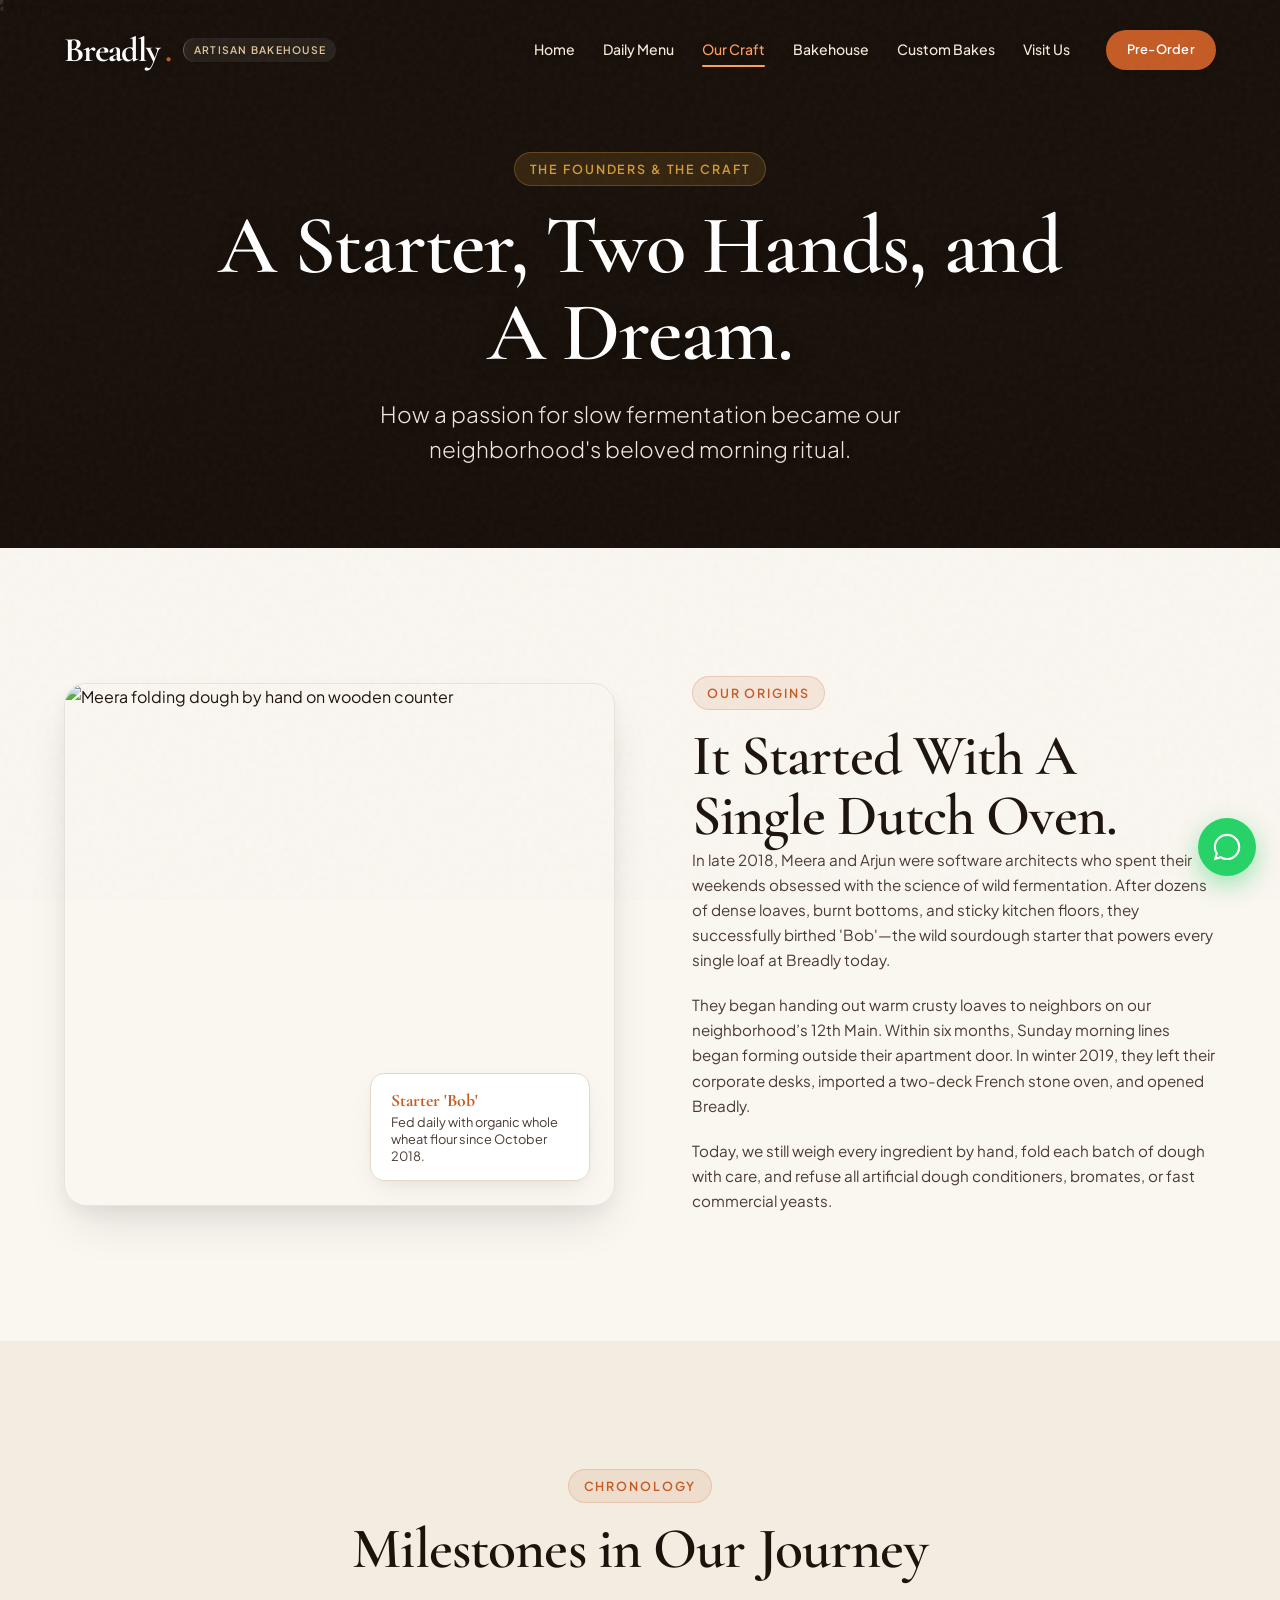
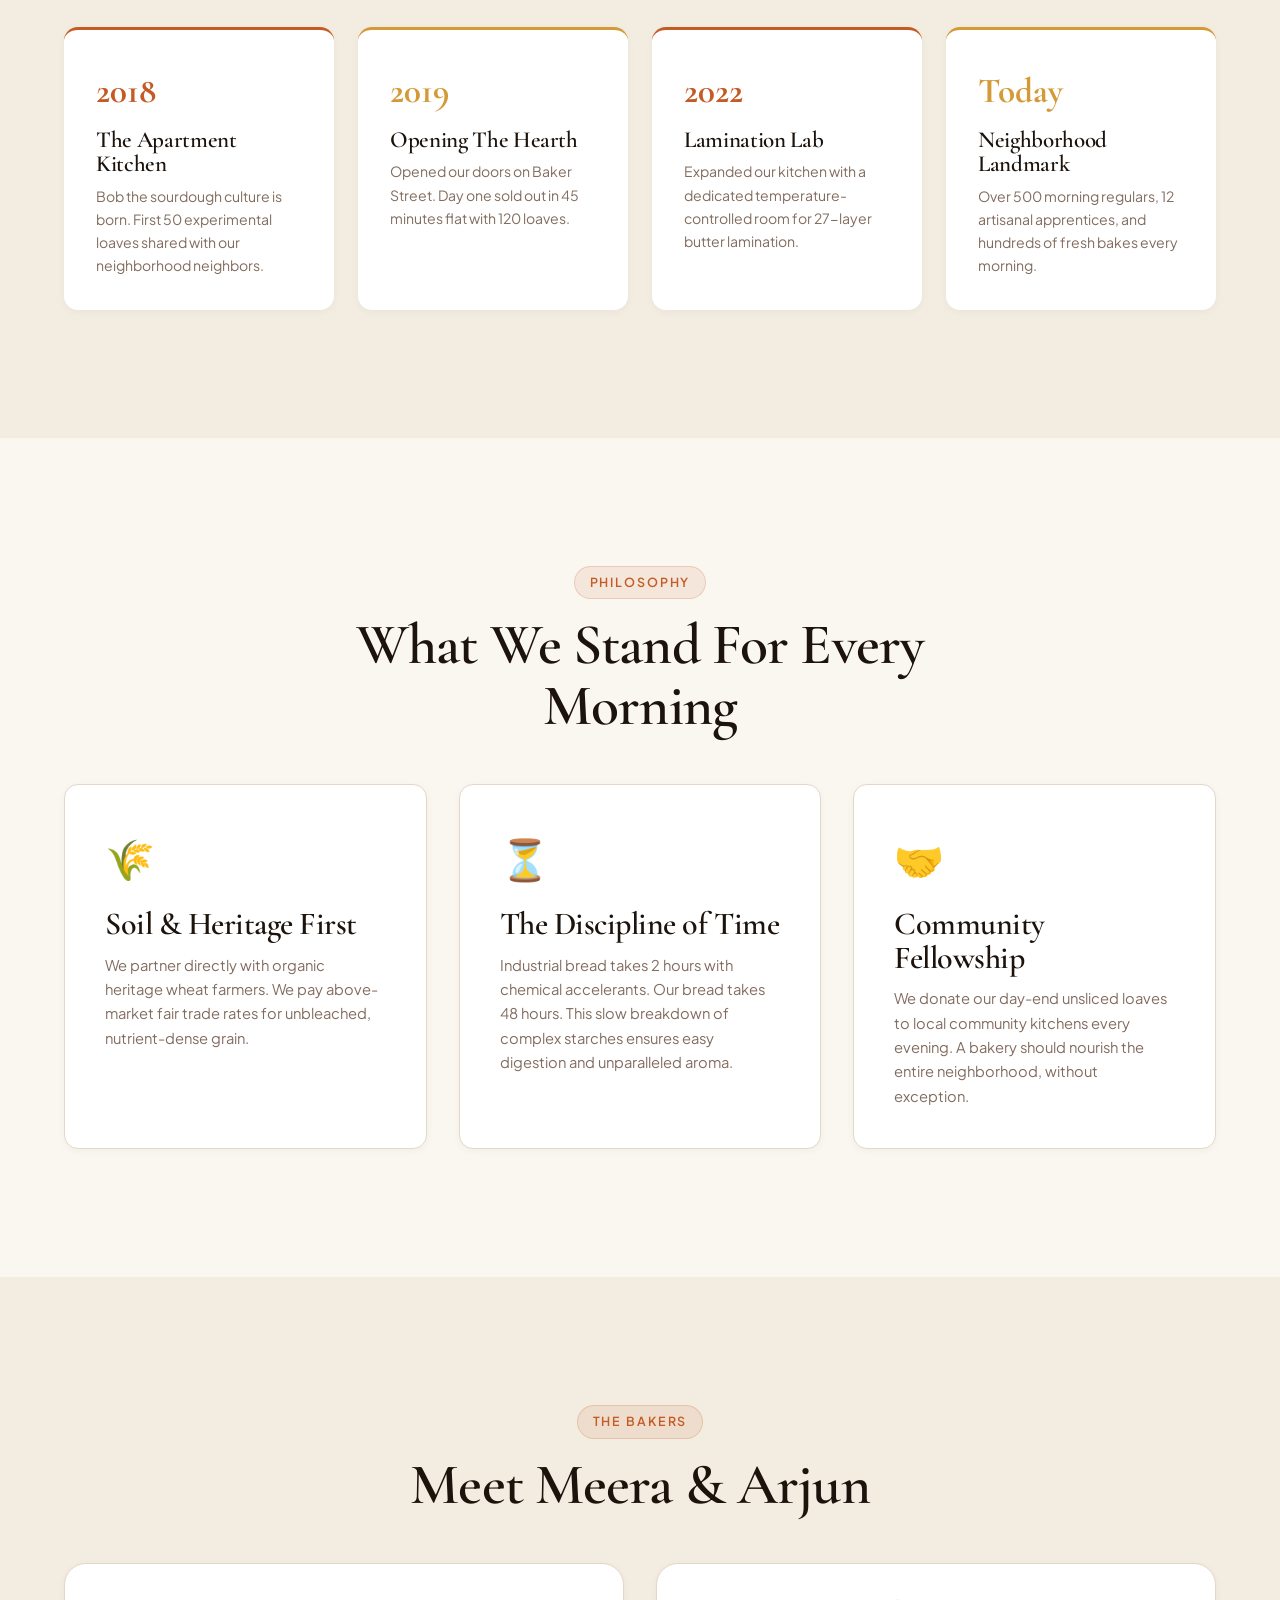
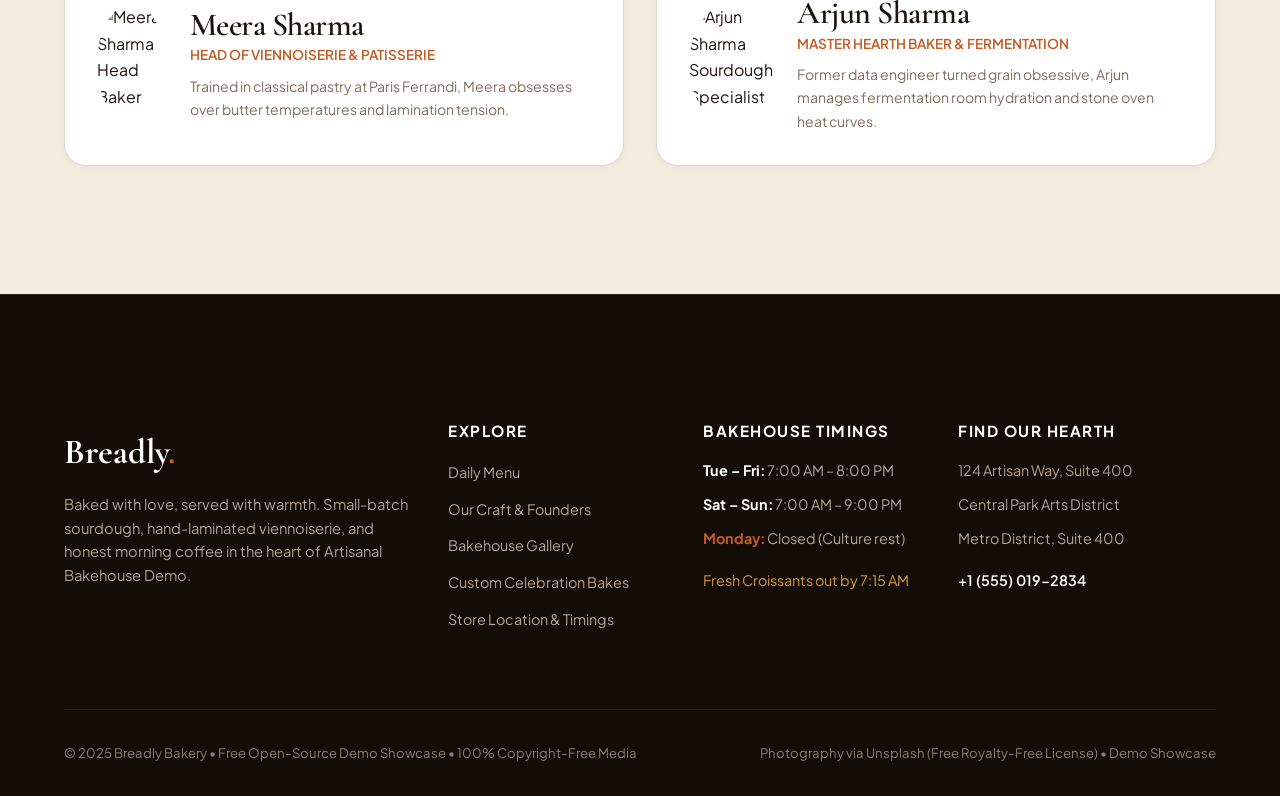
==== about.html @ 8b269b43 "feat: complete 6-page Breadly Bakery demo website with sanitized demo data and high-contrast hero" ====
<!DOCTYPE html>
<html lang="en">
<head>
  <meta charset="UTF-8">
  <meta name="viewport" content="width=device-width, initial-scale=1.0">
  <title>Our Story & Founders — Breadly Bakery | Artisanal Bakehouse Demo</title>
  <meta name="description" content="Meet Meera and Arjun Sharma, founders of Breadly Bakery. Discover our 48-hour slow fermentation process, organic grain sourcing, and bakehouse timeline.">
  <link rel="stylesheet" href="css/style.css">
  <script src="https://cdnjs.cloudflare.com/ajax/libs/gsap/3.12.2/gsap.min.js" defer></script>
  <script src="https://cdnjs.cloudflare.com/ajax/libs/gsap/3.12.2/ScrollTrigger.min.js" defer></script>
  <script src="js/main.js" defer></script>
</head>
<body>

  <!-- Navigation -->
  <nav class="nav">
    <div class="container nav-container">
      <a href="index.html" class="logo">Breadly<span>.</span><span class="logo-tag">Artisan Bakehouse</span></a>
      <button class="nav-toggle" aria-label="Toggle navigation">
        <span></span><span></span><span></span>
      </button>
      <div class="nav-links">
        <a href="index.html" class="nav-link">Home</a>
        <a href="menu.html" class="nav-link">Daily Menu</a>
        <a href="about.html" class="nav-link active">Our Craft</a>
        <a href="gallery.html" class="nav-link">Bakehouse</a>
        <a href="order.html" class="nav-link">Custom Bakes</a>
        <a href="contact.html" class="nav-link">Visit Us</a>
        <a href="order.html" class="btn btn-primary nav-action" style="padding: 0.55rem 1.25rem; font-size: 0.8rem;">Pre-Order</a>
      </div>
    </div>
  </nav>

  <!-- Hero Mini -->
  <section class="hero hero-mini">
    <img 
      src="https://images.unsplash.com/photo-1517433670267-08bbd4be890f?w=1920&q=80&auto=format&fit=crop" 
      alt="Warm artisanal bakehouse counter" 
      class="hero-img">
    <div class="hero-overlay"></div>
    <div class="hero-content">
      <div class="eyebrow eyebrow-pill eyebrow-light">The Founders & The Craft</div>
      <h1 class="hero-title">A Starter, Two Hands, and A Dream.</h1>
      <p class="hero-subtitle" style="margin-bottom: 0;">
        How a passion for slow fermentation became our neighborhood's beloved morning ritual.
      </p>
    </div>
  </section>

  <!-- Founding Story Split -->
  <section class="py-large bg-canvas">
    <div class="container split-layout">
      <div class="split-img-wrapper">
        <img 
          src="https://images.unsplash.com/photo-1504674900247-0877df9cc836?w=900&q=80&auto=format&fit=crop" 
          alt="Meera folding dough by hand on wooden counter" 
          loading="lazy">
        <div class="floating-badge">
          <div class="badge-title">Starter 'Bob'</div>
          <div class="badge-desc">Fed daily with organic whole wheat flour since October 2018.</div>
        </div>
      </div>
      <div>
        <div class="eyebrow eyebrow-pill">Our Origins</div>
        <h2>It Started With A Single Dutch Oven.</h2>
        <p>
          In late 2018, Meera and Arjun were software architects who spent their weekends obsessed with the science of wild fermentation. After dozens of dense loaves, burnt bottoms, and sticky kitchen floors, they successfully birthed 'Bob'—the wild sourdough starter that powers every single loaf at Breadly today.
        </p>
        <p>
          They began handing out warm crusty loaves to neighbors on our neighborhood’s 12th Main. Within six months, Sunday morning lines began forming outside their apartment door. In winter 2019, they left their corporate desks, imported a two-deck French stone oven, and opened Breadly.
        </p>
        <p>
          Today, we still weigh every ingredient by hand, fold each batch of dough with care, and refuse all artificial dough conditioners, bromates, or fast commercial yeasts.
        </p>
      </div>
    </div>
  </section>

  <!-- Timeline Journey -->
  <section class="py-large bg-surface">
    <div class="container">
      <div class="text-center" style="max-width: 600px; margin: 0 auto 3rem;">
        <div class="eyebrow eyebrow-pill">Chronology</div>
        <h2>Milestones in Our Journey</h2>
      </div>

      <div class="grid-4">
        <div style="background: var(--color-surface-card); padding: 2rem; border-radius: var(--radius-md); border-top: 3px solid var(--color-accent); box-shadow: var(--shadow-sm);">
          <div style="font-family: var(--font-display); font-size: 2.2rem; font-weight: 700; color: var(--color-accent); margin-bottom: 0.5rem;">2018</div>
          <h4 style="margin-bottom: 0.5rem;">The Apartment Kitchen</h4>
          <p style="font-size: 0.88rem; color: var(--color-muted); margin-bottom: 0;">Bob the sourdough culture is born. First 50 experimental loaves shared with our neighborhood neighbors.</p>
        </div>

        <div style="background: var(--color-surface-card); padding: 2rem; border-radius: var(--radius-md); border-top: 3px solid var(--color-accent-warm); box-shadow: var(--shadow-sm);">
          <div style="font-family: var(--font-display); font-size: 2.2rem; font-weight: 700; color: var(--color-accent-warm); margin-bottom: 0.5rem;">2019</div>
          <h4 style="margin-bottom: 0.5rem;">Opening The Hearth</h4>
          <p style="font-size: 0.88rem; color: var(--color-muted); margin-bottom: 0;">Opened our doors on Baker Street. Day one sold out in 45 minutes flat with 120 loaves.</p>
        </div>

        <div style="background: var(--color-surface-card); padding: 2rem; border-radius: var(--radius-md); border-top: 3px solid var(--color-accent); box-shadow: var(--shadow-sm);">
          <div style="font-family: var(--font-display); font-size: 2.2rem; font-weight: 700; color: var(--color-accent); margin-bottom: 0.5rem;">2022</div>
          <h4 style="margin-bottom: 0.5rem;">Lamination Lab</h4>
          <p style="font-size: 0.88rem; color: var(--color-muted); margin-bottom: 0;">Expanded our kitchen with a dedicated temperature-controlled room for 27-layer butter lamination.</p>
        </div>

        <div style="background: var(--color-surface-card); padding: 2rem; border-radius: var(--radius-md); border-top: 3px solid var(--color-accent-warm); box-shadow: var(--shadow-sm);">
          <div style="font-family: var(--font-display); font-size: 2.2rem; font-weight: 700; color: var(--color-accent-warm); margin-bottom: 0.5rem;">Today</div>
          <h4 style="margin-bottom: 0.5rem;">Neighborhood Landmark</h4>
          <p style="font-size: 0.88rem; color: var(--color-muted); margin-bottom: 0;">Over 500 morning regulars, 12 artisanal apprentices, and hundreds of fresh bakes every morning.</p>
        </div>
      </div>
    </div>
  </section>

  <!-- Our Three Values -->
  <section class="py-large bg-canvas">
    <div class="container">
      <div class="text-center" style="max-width: 650px; margin: 0 auto 3rem;">
        <div class="eyebrow eyebrow-pill">Philosophy</div>
        <h2>What We Stand For Every Morning</h2>
      </div>

      <div class="grid-3">
        <div style="background: var(--color-surface-card); border: 1px solid var(--color-border); border-radius: var(--radius-md); padding: 2.5rem; box-shadow: var(--shadow-sm);">
          <div style="font-size: 2.5rem; margin-bottom: 1rem;">🌾</div>
          <h3 style="margin-bottom: 0.75rem;">Soil & Heritage First</h3>
          <p style="color: var(--color-muted); font-size: 0.92rem;">We partner directly with organic heritage wheat farmers. We pay above-market fair trade rates for unbleached, nutrient-dense grain.</p>
        </div>

        <div style="background: var(--color-surface-card); border: 1px solid var(--color-border); border-radius: var(--radius-md); padding: 2.5rem; box-shadow: var(--shadow-sm);">
          <div style="font-size: 2.5rem; margin-bottom: 1rem;">⏳</div>
          <h3 style="margin-bottom: 0.75rem;">The Discipline of Time</h3>
          <p style="color: var(--color-muted); font-size: 0.92rem;">Industrial bread takes 2 hours with chemical accelerants. Our bread takes 48 hours. This slow breakdown of complex starches ensures easy digestion and unparalleled aroma.</p>
        </div>

        <div style="background: var(--color-surface-card); border: 1px solid var(--color-border); border-radius: var(--radius-md); padding: 2.5rem; box-shadow: var(--shadow-sm);">
          <div style="font-size: 2.5rem; margin-bottom: 1rem;">🤝</div>
          <h3 style="margin-bottom: 0.75rem;">Community Fellowship</h3>
          <p style="color: var(--color-muted); font-size: 0.92rem;">We donate our day-end unsliced loaves to local community kitchens every evening. A bakery should nourish the entire neighborhood, without exception.</p>
        </div>
      </div>
    </div>
  </section>

  <!-- Founders Profile -->
  <section class="py-large bg-surface">
    <div class="container">
      <div class="text-center" style="max-width: 600px; margin: 0 auto 3rem;">
        <div class="eyebrow eyebrow-pill">The Bakers</div>
        <h2>Meet Meera & Arjun</h2>
      </div>

      <div class="grid-2">
        <div style="display: flex; gap: 1.5rem; align-items: center; background: var(--color-surface-card); border: 1px solid var(--color-border); border-radius: var(--radius-lg); padding: 2rem; box-shadow: var(--shadow-sm);">
          <img src="https://images.unsplash.com/photo-1504674900247-0877df9cc836?w=400&q=80&auto=format&fit=crop" alt="Meera Sharma Head Baker" style="width: 120px; height: 120px; border-radius: 50%; object-fit: cover;">
          <div>
            <h3 style="margin-bottom: 0.2rem;">Meera Sharma</h3>
            <div style="color: var(--color-accent); font-weight: 600; font-size: 0.85rem; text-transform: uppercase; margin-bottom: 0.5rem;">Head of Viennoiserie & Patisserie</div>
            <p style="font-size: 0.88rem; color: var(--color-muted); margin-bottom: 0;">Trained in classical pastry at Paris Ferrandi, Meera obsesses over butter temperatures and lamination tension.</p>
          </div>
        </div>

        <div style="display: flex; gap: 1.5rem; align-items: center; background: var(--color-surface-card); border: 1px solid var(--color-border); border-radius: var(--radius-lg); padding: 2rem; box-shadow: var(--shadow-sm);">
          <img src="https://images.unsplash.com/photo-1519915028121-7d3463d20b13?w=400&q=80&auto=format&fit=crop" alt="Arjun Sharma Sourdough Specialist" style="width: 120px; height: 120px; border-radius: 50%; object-fit: cover;">
          <div>
            <h3 style="margin-bottom: 0.2rem;">Arjun Sharma</h3>
            <div style="color: var(--color-accent); font-weight: 600; font-size: 0.85rem; text-transform: uppercase; margin-bottom: 0.5rem;">Master Hearth Baker & Fermentation</div>
            <p style="font-size: 0.88rem; color: var(--color-muted); margin-bottom: 0;">Former data engineer turned grain obsessive, Arjun manages fermentation room hydration and stone oven heat curves.</p>
          </div>
        </div>
      </div>
    </div>
  </section>

  <!-- Footer -->
  <footer class="footer">
    <div class="container">
      <div class="footer-grid">
        <div>
          <div class="footer-logo">Breadly<span>.</span></div>
          <p style="color: #b3a497; font-size: 0.92rem; line-height: 1.6;">
            Baked with love, served with warmth. Small-batch sourdough, hand-laminated viennoiserie, and honest morning coffee in the heart of Artisanal Bakehouse Demo.
          </p>
        </div>
        <div>
          <h4>Explore</h4>
          <ul>
            <li><a href="menu.html">Daily Menu</a></li>
            <li><a href="about.html">Our Craft & Founders</a></li>
            <li><a href="gallery.html">Bakehouse Gallery</a></li>
            <li><a href="order.html">Custom Celebration Bakes</a></li>
            <li><a href="contact.html">Store Location & Timings</a></li>
          </ul>
        </div>
        <div>
          <h4>Bakehouse Timings</h4>
          <ul style="color: #b3a497; font-size: 0.9rem;">
            <li><strong style="color: #fff;">Tue – Fri:</strong> 7:00 AM – 8:00 PM</li>
            <li><strong style="color: #fff;">Sat – Sun:</strong> 7:00 AM – 9:00 PM</li>
            <li><strong style="color: #c45b24;">Monday:</strong> Closed (Culture rest)</li>
            <li style="margin-top: 0.5rem; color: #d49a37;">Fresh Croissants out by 7:15 AM</li>
          </ul>
        </div>
        <div>
          <h4>Find Our Hearth</h4>
          <ul style="color: #b3a497; font-size: 0.9rem;">
            <li>124 Artisan Way, Suite 400</li>
            <li>Central Park Arts District</li>
            <li>Metro District, Suite 400</li>
            <li style="margin-top: 0.5rem;"><a href="tel:+15550192834" style="color: #fff; font-weight: 600;">+1 (555) 019-2834</a></li>
          </ul>
        </div>
      </div>
      <div class="footer-bottom">
        <div>&copy; 2025 Breadly Bakery • Free Open-Source Demo Showcase • 100% Copyright-Free Media</div>
        <div>Photography via Unsplash (Free Royalty-Free License) • Demo Showcase</div>
      </div>
    </div>
  </footer>

  <a href="https://wa.me/?text=Hello%20Breadly%20Bakery%2C%20I%20would%20like%20to%20inquire%20about%20your%20demo%20menu" class="wa-float" target="_blank" aria-label="WhatsApp">
    <svg viewBox="0 0 24 24"><path d="M12.04 2C6.58 2 2.13 6.45 2.13 11.91C2.13 13.66 2.59 15.36 3.45 16.86L2.05 22L7.3 20.62C8.75 21.41 10.38 21.83 12.04 21.83C17.5 21.83 21.95 17.38 21.95 11.92C21.95 6.46 17.5 2 12.04 2M12.05 3.67C16.58 3.67 20.28 7.37 20.28 11.92C20.28 16.46 16.58 20.17 12.05 20.17C10.51 20.17 9.04 19.75 7.77 18.99L7.46 18.81L4.35 19.63L5.19 16.6L4.99 16.29C4.16 14.97 3.72 13.47 3.72 11.91C3.72 7.37 7.42 3.67 12.05 3.67Z"/></svg>
  </a>

</body>
</html>
---- css/style.css ----
@import url('https://fonts.googleapis.com/css2?family=Cormorant+Garamond:ital,wght@0,400;0,500;0,600;0,700;1,400;1,600&family=Plus+Jakarta+Sans:wght@300;400;500;600;700&display=swap');

:root {
  /* Ember Kitchen Warm Palette */
  --color-canvas: #faf6f0;       /* Warm flour-white linen */
  --color-surface: #f3ece0;      /* Warm dough cream */
  --color-surface-card: #ffffff; /* Crisp white card base for contrast */
  --color-surface-hover: #ebe2d3;
  --color-text: #1c130c;         /* Deep roasted espresso dark */
  --color-text-subtle: #4a3b32;  /* Warm readable secondary text */
  --color-muted: #826c5f;        /* Soft earthy muted */
  --color-accent: #c45b24;       /* Warm crust terracotta */
  --color-accent-hover: #a84715;
  --color-accent-warm: #d49a37;  /* Golden honey crust */
  --color-accent-soft: rgba(196, 91, 36, 0.1);
  --color-border: #e3d8c8;
  --color-border-subtle: rgba(28, 19, 12, 0.08);
  --color-white: #ffffff;
  
  --font-display: 'Cormorant Garamond', Georgia, serif;
  --font-body: 'Plus Jakarta Sans', -apple-system, BlinkMacSystemFont, sans-serif;
  
  --space-2xs: 0.25rem;
  --space-xs: 0.5rem;
  --space-sm: 1rem;
  --space-md: 2rem;
  --space-lg: clamp(3rem, 6vw, 5rem);
  --space-xl: clamp(5rem, 10vw, 8rem);
  
  --radius-xs: 4px;
  --radius-sm: 8px;
  --radius-md: 14px;
  --radius-lg: 22px;
  --radius-pill: 9999px;
  
  --shadow-sm: 0 2px 8px rgba(28, 19, 12, 0.04);
  --shadow-md: 0 12px 32px -8px rgba(28, 19, 12, 0.08), 0 4px 12px rgba(28, 19, 12, 0.03);
  --shadow-lg: 0 24px 48px -12px rgba(28, 19, 12, 0.12), 0 8px 16px rgba(28, 19, 12, 0.04);
  --shadow-accent: 0 12px 28px -6px rgba(196, 91, 36, 0.35);
  
  --transition-fast: 0.2s cubic-bezier(0.16, 1, 0.3, 1);
  --transition-normal: 0.4s cubic-bezier(0.16, 1, 0.3, 1);
  --transition-slow: 0.8s cubic-bezier(0.16, 1, 0.3, 1);
}

/* Reset & Base */
*, *::before, *::after {
  box-sizing: border-box;
  margin: 0;
  padding: 0;
}

html {
  scroll-behavior: smooth;
  font-size: 16px;
  background-color: var(--color-canvas);
}

body {
  background-color: var(--color-canvas);
  color: var(--color-text);
  font-family: var(--font-body);
  font-weight: 400;
  line-height: 1.65;
  overflow-x: hidden;
  position: relative;
  -webkit-font-smoothing: antialiased;
}

/* Subtle Film Grain (Delicate 0.03 opacity, never dirty or foggy) */
body::after {
  content: "";
  position: fixed;
  inset: 0;
  width: 100vw;
  height: 100vh;
  pointer-events: none;
  z-index: 9999;
  opacity: 0.035;
  background-image: url("data:image/svg+xml,%3Csvg viewBox='0 0 200 200' xmlns='http://www.w3.org/2000/svg'%3E%3Cfilter id='noiseFilter'%3E%3CfeTurbulence type='fractalNoise' baseFrequency='0.8' numOctaves='3' stitchTiles='stitch'/%3E%3C/filter%3E%3Crect width='100%25' height='100%25' filter='url(%23noiseFilter)'/%3E%3C/svg%3E");
}

/* Typography Hierarchy */
h1, h2, h3, h4, h5, h6 {
  font-family: var(--font-display);
  font-weight: 600;
  line-height: 1.05;
  color: var(--color-text);
  letter-spacing: -0.015em;
}

h1 { font-size: clamp(2.75rem, 6.5vw, 5.25rem); font-weight: 600; }
h2 { font-size: clamp(2.2rem, 4.5vw, 3.75rem); }
h3 { font-size: clamp(1.4rem, 2.5vw, 2.1rem); }
h4 { font-size: clamp(1.15rem, 1.8vw, 1.5rem); }

p {
  margin-bottom: 1.25rem;
  font-size: clamp(0.95rem, 1.1vw, 1.05rem);
  color: var(--color-text-subtle);
}
p:last-child { margin-bottom: 0; }

a {
  color: inherit;
  text-decoration: none;
  transition: color var(--transition-fast);
}

img {
  max-width: 100%;
  height: auto;
  display: block;
}

ul { list-style: none; }

/* Eyebrows / Badges */
.eyebrow {
  display: inline-flex;
  align-items: center;
  gap: 0.5rem;
  font-family: var(--font-body);
  font-size: 0.78rem;
  font-weight: 600;
  text-transform: uppercase;
  letter-spacing: 0.15em;
  color: var(--color-accent);
  margin-bottom: 1rem;
}
.eyebrow-pill {
  padding: 0.35rem 0.9rem;
  background-color: var(--color-accent-soft);
  border: 1px solid rgba(196, 91, 36, 0.2);
  border-radius: var(--radius-pill);
}
.eyebrow-light {
  color: var(--color-accent-warm);
  background-color: rgba(212, 154, 55, 0.15);
  border: 1px solid rgba(212, 154, 55, 0.3);
}

/* Containers & Utilities */
.container {
  width: 90%;
  max-width: 1320px;
  margin: 0 auto;
}

.text-center { text-align: center; }
.text-muted { color: var(--color-muted); }
.py-section { padding-top: var(--space-lg); padding-bottom: var(--space-lg); }
.py-large { padding-top: var(--space-xl); padding-bottom: var(--space-xl); }
.bg-canvas { background-color: var(--color-canvas); }
.bg-surface { background-color: var(--color-surface); }
.bg-dark { background-color: #160e08; color: #fdfaf6; }
.bg-dark h2, .bg-dark h3, .bg-dark h4 { color: #fdfaf6; }
.bg-dark p { color: #c9bbae; }

/* Buttons */
.btn {
  display: inline-flex;
  align-items: center;
  justify-content: center;
  gap: 0.6rem;
  padding: 0.85rem 1.85rem;
  font-family: var(--font-body);
  font-weight: 600;
  font-size: 0.92rem;
  border-radius: var(--radius-pill);
  cursor: pointer;
  transition: all var(--transition-fast);
  letter-spacing: 0.02em;
  border: 1px solid transparent;
  text-decoration: none;
}
.btn-primary {
  background-color: var(--color-accent);
  color: #ffffff;
  box-shadow: var(--shadow-sm);
}
.btn-primary:hover {
  background-color: var(--color-accent-hover);
  color: #ffffff;
  transform: translateY(-2px);
  box-shadow: var(--shadow-accent);
}
.btn-outline {
  background-color: transparent;
  border-color: var(--color-border);
  color: var(--color-text);
}
.btn-outline:hover {
  border-color: var(--color-accent);
  color: var(--color-accent);
  background-color: var(--color-accent-soft);
}
.btn-white {
  background-color: #ffffff;
  color: var(--color-text);
  box-shadow: var(--shadow-md);
}
.btn-white:hover {
  background-color: var(--color-surface);
  color: var(--color-accent);
  transform: translateY(-2px);
}
.btn-ghost-light {
  background-color: rgba(255, 255, 255, 0.12);
  color: #ffffff;
  border: 1px solid rgba(255, 255, 255, 0.25);
  backdrop-filter: blur(8px);
}
.btn-ghost-light:hover {
  background-color: rgba(255, 255, 255, 0.25);
  color: #ffffff;
}

/* Navigation (Glass Floating Header) */
.nav {
  position: fixed;
  top: 0;
  left: 0;
  width: 100%;
  z-index: 1000;
  padding: 1.35rem 0;
  transition: all var(--transition-normal);
}

/* Contrast when over dark hero (unscrolled state) */
.nav:not(.scrolled) .logo {
  color: #ffffff;
  text-shadow: 0 2px 10px rgba(0, 0, 0, 0.4);
}
.nav:not(.scrolled) .logo-tag {
  color: #e2c59b;
  border-color: rgba(255, 255, 255, 0.25);
  background: rgba(255, 255, 255, 0.08);
}
.nav:not(.scrolled) .nav-link {
  color: #f7ecd9;
  text-shadow: 0 2px 8px rgba(0, 0, 0, 0.4);
}
.nav:not(.scrolled) .nav-link:hover,
.nav:not(.scrolled) .nav-link.active {
  color: #ff9d5c;
}
.nav:not(.scrolled) .nav-link::after {
  background-color: #ff9d5c;
}
.nav:not(.scrolled) .nav-toggle span {
  background-color: #ffffff;
}

/* State when scrolled down */
.nav.scrolled {
  background-color: rgba(250, 246, 240, 0.96);
  backdrop-filter: blur(14px);
  -webkit-backdrop-filter: blur(14px);
  padding: 0.85rem 0;
  border-bottom: 1px solid rgba(28, 19, 12, 0.08);
  box-shadow: var(--shadow-sm);
}
.nav.scrolled .logo {
  color: var(--color-text);
}
.nav.scrolled .logo-tag {
  color: var(--color-muted);
  border-color: var(--color-border);
  background: var(--color-surface);
}
.nav.scrolled .nav-link {
  color: var(--color-text);
}
.nav.scrolled .nav-link:hover,
.nav.scrolled .nav-link.active {
  color: var(--color-accent);
}
.nav.scrolled .nav-link::after {
  background-color: var(--color-accent);
}
.nav.scrolled .nav-toggle span {
  background-color: var(--color-text);
}

.nav-container {
  display: flex;
  justify-content: space-between;
  align-items: center;
}
.logo {
  font-family: var(--font-display);
  font-size: 2.15rem;
  font-weight: 700;
  color: #ffffff;
  letter-spacing: -0.03em;
  display: flex;
  align-items: center;
  gap: 0.35rem;
  transition: color var(--transition-fast);
}
.logo span {
  color: var(--color-accent);
}
.logo-tag {
  font-family: var(--font-body);
  font-size: 0.65rem;
  font-weight: 600;
  letter-spacing: 0.12em;
  text-transform: uppercase;
  color: var(--color-muted);
  border-left: 1px solid var(--color-border);
  padding: 0.2rem 0.6rem;
  border-radius: var(--radius-pill);
  margin-left: 0.4rem;
  display: none;
}
@media (min-width: 900px) {
  .logo-tag { display: inline-block; }
}

.nav-links {
  display: flex;
  align-items: center;
  gap: 1.75rem;
}
.nav-link {
  font-size: 0.88rem;
  font-weight: 500;
  position: relative;
  padding: 0.35rem 0;
  transition: color var(--transition-fast);
}
.nav-link::after {
  content: '';
  position: absolute;
  bottom: 0;
  left: 0;
  width: 0%;
  height: 2px;
  background-color: var(--color-accent);
  transition: width var(--transition-fast);
  border-radius: var(--radius-pill);
}
.nav-link:hover::after, .nav-link.active::after {
  width: 100%;
}
.nav-action {
  margin-left: 0.5rem;
}

.nav-toggle {
  display: none;
  background: none;
  border: none;
  cursor: pointer;
  padding: 0.5rem;
}
.nav-toggle span {
  display: block;
  width: 24px;
  height: 2px;
  background-color: var(--color-text);
  margin: 5px 0;
  transition: var(--transition-fast);
}

/* ===================================================
   HERO SECTION (Rich, Visually Striking & Immediately Legible)
   =================================================== */
.hero {
  position: relative;
  min-height: 96vh;
  display: flex;
  align-items: center;
  justify-content: center;
  overflow: hidden;
  padding: clamp(8.5rem, 14vw, 12rem) 0 clamp(4.5rem, 8vw, 6.5rem);
  background-color: #1a120c;
}
.hero-mini {
  min-height: 48vh;
  padding: clamp(7rem, 10vw, 9rem) 0 3.5rem;
}
.hero-img {
  position: absolute;
  top: 0;
  left: 0;
  width: 100%;
  height: 100%;
  object-fit: cover;
  object-position: center;
  z-index: 1;
  opacity: 0.55;
  filter: contrast(1.1) brightness(0.85);
  transform: scale(1.02);
  transition: transform 1.5s ease-out;
}
.hero-overlay {
  position: absolute;
  inset: 0;
  z-index: 2;
  background: linear-gradient(
    180deg,
    rgba(22, 14, 8, 0.65) 0%,
    rgba(22, 14, 8, 0.45) 50%,
    rgba(22, 14, 8, 0.85) 100%
  );
}
.hero-content {
  position: relative;
  z-index: 3;
  text-align: center;
  color: #ffffff;
  max-width: 900px;
  padding: 1.5rem 1rem;
}
.hero-content h1 {
  color: #ffffff;
  margin-bottom: 1.25rem;
  text-shadow: 0 4px 20px rgba(0, 0, 0, 0.4);
}
.hero-subtitle {
  font-size: clamp(1.1rem, 1.8vw, 1.4rem);
  font-family: var(--font-body);
  font-weight: 300;
  color: #f0e6dc;
  margin: 0 auto 2.5rem;
  max-width: 680px;
  line-height: 1.6;
  text-shadow: 0 2px 10px rgba(0, 0, 0, 0.3);
}
.hero-ctas {
  display: flex;
  gap: 1.25rem;
  justify-content: center;
  align-items: center;
  flex-wrap: wrap;
}

/* Hero Live Oven Bar */
.hero-live-bar {
  position: absolute;
  bottom: 0;
  left: 0;
  width: 100%;
  z-index: 4;
  background: rgba(18, 11, 6, 0.85);
  backdrop-filter: blur(12px);
  -webkit-backdrop-filter: blur(12px);
  border-top: 1px solid rgba(255, 255, 255, 0.1);
  padding: 0.85rem 0;
  font-size: 0.82rem;
  color: #d8cbbe;
}
.hero-live-bar .container {
  display: flex;
  justify-content: space-between;
  align-items: center;
  flex-wrap: wrap;
  gap: 1rem;
}
.live-indicator {
  display: inline-flex;
  align-items: center;
  gap: 0.5rem;
  color: #ffffff;
  font-weight: 600;
}
.live-dot {
  width: 8px;
  height: 8px;
  background-color: #22c55e;
  border-radius: 50%;
  box-shadow: 0 0 10px #22c55e;
  animation: pulse 2s infinite;
}
@keyframes pulse {
  0%, 100% { opacity: 1; transform: scale(1); }
  50% { opacity: 0.4; transform: scale(0.85); }
}

/* Infinite Marquee */
.marquee-wrapper {
  background-color: #1a1108;
  color: #f7ecd9;
  padding: 1.2rem 0;
  overflow: hidden;
  white-space: nowrap;
  position: relative;
  border-top: 1px solid rgba(255, 255, 255, 0.08);
  border-bottom: 1px solid rgba(255, 255, 255, 0.08);
}
.marquee-content {
  display: inline-flex;
  align-items: center;
  font-family: var(--font-display);
  font-size: 1.45rem;
  font-style: italic;
  animation: marquee 28s linear infinite;
}
.marquee-content span {
  padding: 0 1.5rem;
  display: inline-flex;
  align-items: center;
  gap: 1.5rem;
}
.marquee-content span::after {
  content: '✦';
  font-style: normal;
  font-size: 0.75rem;
  color: var(--color-accent-warm);
}
@keyframes marquee {
  0% { transform: translateX(0); }
  100% { transform: translateX(-50%); }
}

/* ===================================================
   SPLIT LAYOUTS & STORY HIGHLIGHTS
   =================================================== */
.split-layout {
  display: grid;
  grid-template-columns: 1fr;
  gap: var(--space-md);
  align-items: center;
}
@media (min-width: 900px) {
  .split-layout {
    grid-template-columns: 1.05fr 1fr;
    gap: var(--space-lg);
  }
}
.split-img-wrapper {
  position: relative;
  aspect-ratio: 4 / 3.8;
  border-radius: var(--radius-lg);
  overflow: hidden;
  box-shadow: var(--shadow-lg);
  border: 1px solid var(--color-border-subtle);
}
.split-img-wrapper img {
  width: 100%;
  height: 100%;
  object-fit: cover;
  transition: transform var(--transition-slow);
}
.split-img-wrapper:hover img {
  transform: scale(1.03);
}

/* Floating Badge Over Image */
.floating-badge {
  position: absolute;
  bottom: 1.5rem;
  right: 1.5rem;
  background: rgba(255, 255, 255, 0.95);
  backdrop-filter: blur(10px);
  padding: 1rem 1.25rem;
  border-radius: var(--radius-md);
  box-shadow: var(--shadow-md);
  border: 1px solid var(--color-border);
  max-width: 220px;
}
.floating-badge .badge-title {
  font-family: var(--font-display);
  font-weight: 700;
  font-size: 1.1rem;
  color: var(--color-accent);
  line-height: 1.2;
}
.floating-badge .badge-desc {
  font-size: 0.8rem;
  color: var(--color-text-subtle);
  margin-top: 0.2rem;
  line-height: 1.3;
}

/* Key Craft Pillars */
.pillars-list {
  margin-top: 2rem;
  display: flex;
  flex-direction: column;
  gap: 1.25rem;
}
.pillar-item {
  display: flex;
  align-items: flex-start;
  gap: 1rem;
}
.pillar-icon {
  width: 38px;
  height: 38px;
  border-radius: 50%;
  background-color: var(--color-accent-soft);
  color: var(--color-accent);
  display: flex;
  align-items: center;
  justify-content: center;
  font-size: 1.1rem;
  flex-shrink: 0;
  border: 1px solid rgba(196, 91, 36, 0.15);
}
.pillar-content h4 {
  font-family: var(--font-body);
  font-size: 1rem;
  font-weight: 600;
  color: var(--color-text);
  margin-bottom: 0.2rem;
}
.pillar-content p {
  font-size: 0.88rem;
  margin-bottom: 0;
}

/* ===================================================
   GRIDS & PRODUCT CARDS
   =================================================== */
.grid-2 {
  display: grid;
  grid-template-columns: 1fr;
  gap: var(--space-md);
}
@media (min-width: 768px) {
  .grid-2 { grid-template-columns: repeat(2, 1fr); }
}

.grid-3 {
  display: grid;
  grid-template-columns: 1fr;
  gap: var(--space-md);
}
@media (min-width: 680px) {
  .grid-3 { grid-template-columns: repeat(2, 1fr); }
}
@media (min-width: 1024px) {
  .grid-3 { grid-template-columns: repeat(3, 1fr); }
}

.grid-4 {
  display: grid;
  grid-template-columns: 1fr;
  gap: 1.5rem;
}
@media (min-width: 600px) {
  .grid-4 { grid-template-columns: repeat(2, 1fr); }
}
@media (min-width: 1024px) {
  .grid-4 { grid-template-columns: repeat(4, 1fr); }
}

/* Artisan Product Card */
.card {
  background-color: var(--color-surface-card);
  border: 1px solid var(--color-border);
  border-radius: var(--radius-md);
  overflow: hidden;
  box-shadow: var(--shadow-sm);
  transition: transform var(--transition-fast), box-shadow var(--transition-fast), border-color var(--transition-fast);
  display: flex;
  flex-direction: column;
  position: relative;
}
.card:hover {
  transform: translateY(-6px);
  box-shadow: var(--shadow-md);
  border-color: rgba(196, 91, 36, 0.35);
}
.card-tag {
  position: absolute;
  top: 1rem;
  left: 1rem;
  z-index: 2;
  background: rgba(26, 17, 8, 0.85);
  backdrop-filter: blur(8px);
  color: var(--color-accent-warm);
  font-size: 0.72rem;
  font-weight: 600;
  text-transform: uppercase;
  letter-spacing: 0.08em;
  padding: 0.3rem 0.7rem;
  border-radius: var(--radius-pill);
  border: 1px solid rgba(212, 154, 55, 0.3);
}
.card-img {
  aspect-ratio: 4 / 3;
  overflow: hidden;
  position: relative;
  background-color: var(--color-surface);
}
.card-img img {
  width: 100%;
  height: 100%;
  object-fit: cover;
  transition: transform var(--transition-slow);
}
.card:hover .card-img img {
  transform: scale(1.06);
}
.card-content {
  padding: 1.5rem;
  flex: 1;
  display: flex;
  flex-direction: column;
}
.card-title {
  font-size: 1.4rem;
  margin-bottom: 0.4rem;
  color: var(--color-text);
}
.card-desc {
  color: var(--color-muted);
  font-size: 0.9rem;
  line-height: 1.55;
  margin-bottom: 1.25rem;
  flex: 1;
}
.card-footer {
  display: flex;
  align-items: center;
  justify-content: space-between;
  border-top: 1px solid var(--color-border-subtle);
  padding-top: 1rem;
  margin-top: auto;
}
.card-price {
  font-family: var(--font-display);
  font-weight: 700;
  font-size: 1.45rem;
  color: var(--color-accent);
}
.card-action-btn {
  background-color: var(--color-canvas);
  border: 1px solid var(--color-border);
  color: var(--color-text);
  padding: 0.4rem 0.9rem;
  border-radius: var(--radius-pill);
  font-size: 0.82rem;
  font-weight: 600;
  cursor: pointer;
  transition: all var(--transition-fast);
}
.card-action-btn:hover {
  background-color: var(--color-accent);
  color: #ffffff;
  border-color: var(--color-accent);
}

/* ===================================================
   STATS ROW
   =================================================== */
.stats-row {
  background-color: #1a120c;
  color: #ffffff;
  padding: var(--space-lg) 0;
  border-top: 1px solid rgba(255, 255, 255, 0.08);
  border-bottom: 1px solid rgba(255, 255, 255, 0.08);
}
.stat-item {
  text-align: center;
  padding: 1rem;
}
.stat-num {
  font-family: var(--font-display);
  font-size: clamp(3.2rem, 5vw, 4.8rem);
  font-weight: 700;
  color: var(--color-accent-warm);
  line-height: 1;
  margin-bottom: 0.5rem;
}
.stat-label {
  font-size: 0.85rem;
  text-transform: uppercase;
  letter-spacing: 0.12em;
  color: #d0c2b4;
  font-weight: 500;
}

/* ===================================================
   TESTIMONIALS
   =================================================== */
.testimonial-card {
  background-color: var(--color-surface-card);
  border: 1px solid var(--color-border);
  border-radius: var(--radius-md);
  padding: 2rem;
  box-shadow: var(--shadow-sm);
  display: flex;
  flex-direction: column;
  justify-content: space-between;
}
.testimonial-stars {
  color: var(--color-accent-warm);
  margin-bottom: 1rem;
  font-size: 1.1rem;
  letter-spacing: 0.1em;
}
.testimonial-text {
  font-family: var(--font-display);
  font-size: 1.25rem;
  font-style: italic;
  color: var(--color-text);
  line-height: 1.5;
  margin-bottom: 1.5rem;
}
.testimonial-author {
  display: flex;
  align-items: center;
  gap: 0.85rem;
  border-top: 1px solid var(--color-border-subtle);
  padding-top: 1rem;
}
.author-avatar {
  width: 42px;
  height: 42px;
  border-radius: 50%;
  background: var(--color-accent-soft);
  color: var(--color-accent);
  display: flex;
  align-items: center;
  justify-content: center;
  font-weight: 700;
  font-size: 0.95rem;
}
.author-name {
  font-weight: 600;
  font-size: 0.92rem;
  color: var(--color-text);
}
.author-loc {
  font-size: 0.78rem;
  color: var(--color-muted);
}

/* ===================================================
   GALLERY & VIDEO
   =================================================== */
.gallery-grid {
  display: grid;
  grid-template-columns: repeat(2, 1fr);
  gap: 1.25rem;
}
@media (min-width: 900px) {
  .gallery-grid {
    grid-template-columns: repeat(4, 1fr);
  }
}
.gallery-item {
  aspect-ratio: 1 / 1;
  border-radius: var(--radius-md);
  overflow: hidden;
  position: relative;
  box-shadow: var(--shadow-sm);
}
.gallery-item.span-2 {
  grid-column: span 2;
  aspect-ratio: 2 / 1;
}
.gallery-item img {
  width: 100%;
  height: 100%;
  object-fit: cover;
  transition: transform var(--transition-slow);
}
.gallery-item:hover img {
  transform: scale(1.08);
}
.gallery-item-overlay {
  position: absolute;
  inset: 0;
  background: linear-gradient(180deg, transparent 50%, rgba(20, 12, 6, 0.7) 100%);
  opacity: 0;
  transition: opacity var(--transition-fast);
  display: flex;
  align-items: flex-end;
  padding: 1rem;
  color: #ffffff;
  font-size: 0.85rem;
  font-weight: 500;
}
.gallery-item:hover .gallery-item-overlay {
  opacity: 1;
}

/* Video Showcase Box */
.video-showcase {
  position: relative;
  aspect-ratio: 16 / 9;
  border-radius: var(--radius-lg);
  overflow: hidden;
  box-shadow: var(--shadow-lg);
  border: 1px solid var(--color-border);
  margin-top: 2rem;
}
.video-showcase img {
  width: 100%;
  height: 100%;
  object-fit: cover;
}
.video-play-btn {
  position: absolute;
  top: 50%;
  left: 50%;
  transform: translate(-50%, -50%);
  width: 72px;
  height: 72px;
  border-radius: 50%;
  background: rgba(196, 91, 36, 0.9);
  color: #ffffff;
  display: flex;
  align-items: center;
  justify-content: center;
  box-shadow: 0 0 30px rgba(196, 91, 36, 0.6);
  cursor: pointer;
  transition: transform var(--transition-fast), background-color var(--transition-fast);
}
.video-play-btn:hover {
  transform: translate(-50%, -50%) scale(1.1);
  background: #c45b24;
}
.video-play-btn svg {
  width: 28px;
  height: 28px;
  fill: currentColor;
  margin-left: 3px;
}

/* ===================================================
   MENU FILTER TABS
   =================================================== */
.menu-filters {
  display: flex;
  justify-content: center;
  gap: 0.75rem;
  margin-bottom: var(--space-md);
  flex-wrap: wrap;
}
.filter-btn {
  background: var(--color-surface-card);
  border: 1px solid var(--color-border);
  padding: 0.55rem 1.4rem;
  border-radius: var(--radius-pill);
  cursor: pointer;
  font-family: var(--font-body);
  font-size: 0.88rem;
  font-weight: 500;
  color: var(--color-text-subtle);
  transition: all var(--transition-fast);
}
.filter-btn.active, .filter-btn:hover {
  background-color: var(--color-accent);
  color: #ffffff;
  border-color: var(--color-accent);
  box-shadow: var(--shadow-sm);
}

/* ===================================================
   FORMS & ACCORDIONS
   =================================================== */
.form-wrapper {
  background-color: var(--color-surface-card);
  border: 1px solid var(--color-border);
  border-radius: var(--radius-lg);
  padding: clamp(1.75rem, 4vw, 3rem);
  box-shadow: var(--shadow-md);
}
.form-group {
  margin-bottom: 1.5rem;
}
.form-group label {
  display: block;
  font-size: 0.85rem;
  font-weight: 600;
  color: var(--color-text);
  margin-bottom: 0.5rem;
  text-transform: uppercase;
  letter-spacing: 0.04em;
}
.form-control {
  width: 100%;
  padding: 0.85rem 1.15rem;
  font-family: var(--font-body);
  font-size: 0.95rem;
  background-color: var(--color-canvas);
  border: 1px solid var(--color-border);
  border-radius: var(--radius-sm);
  color: var(--color-text);
  transition: border-color var(--transition-fast), box-shadow var(--transition-fast);
}
.form-control:focus {
  outline: none;
  border-color: var(--color-accent);
  box-shadow: 0 0 0 3px rgba(196, 91, 36, 0.15);
}
.form-row {
  display: grid;
  grid-template-columns: 1fr;
  gap: 1.25rem;
}
@media (min-width: 640px) {
  .form-row { grid-template-columns: 1fr 1fr; }
}

.form-error {
  color: #dc2626;
  font-size: 0.8rem;
  margin-top: 0.35rem;
  display: none;
}
.form-success {
  background-color: #ecfdf5;
  border: 1px solid #6ee7b7;
  color: #065f46;
  padding: 1rem 1.5rem;
  border-radius: var(--radius-sm);
  margin-top: 1.5rem;
  font-weight: 500;
  display: none;
}

/* Accordion */
.accordion {
  border-top: 1px solid var(--color-border);
}
.accordion-item {
  border-bottom: 1px solid var(--color-border);
}
.accordion-header {
  padding: 1.35rem 0;
  cursor: pointer;
  display: flex;
  justify-content: space-between;
  align-items: center;
  font-family: var(--font-display);
  font-size: 1.35rem;
  font-weight: 600;
  color: var(--color-text);
  user-select: none;
  transition: color var(--transition-fast);
}
.accordion-header:hover {
  color: var(--color-accent);
}
.accordion-icon {
  font-size: 1.2rem;
  transition: transform var(--transition-fast);
}
.accordion-header.active .accordion-icon {
  transform: rotate(45deg);
}
.accordion-content {
  max-height: 0;
  overflow: hidden;
  transition: max-height 0.35s ease;
}
.accordion-body {
  padding: 0 0 1.25rem;
  color: var(--color-muted);
  font-size: 0.95rem;
  line-height: 1.6;
}

/* ===================================================
   FOOTER
   =================================================== */
.footer {
  background-color: #140d07;
  color: #e5ded5;
  padding: var(--space-xl) 0 2rem;
  border-top: 1px solid rgba(255, 255, 255, 0.08);
}
.footer-grid {
  display: grid;
  grid-template-columns: 1fr;
  gap: 2.5rem;
  margin-bottom: var(--space-lg);
}
@media (min-width: 640px) {
  .footer-grid { grid-template-columns: repeat(2, 1fr); }
}
@media (min-width: 1024px) {
  .footer-grid { grid-template-columns: 1.6fr 1fr 1fr 1.2fr; }
}
.footer-logo {
  font-family: var(--font-display);
  font-size: 2.2rem;
  font-weight: 700;
  color: #ffffff;
  margin-bottom: 0.75rem;
}
.footer-logo span { color: var(--color-accent); }
.footer h4 {
  font-family: var(--font-body);
  font-size: 0.95rem;
  font-weight: 700;
  text-transform: uppercase;
  letter-spacing: 0.1em;
  color: #ffffff;
  margin-bottom: 1.25rem;
}
.footer ul {
  display: flex;
  flex-direction: column;
  gap: 0.65rem;
}
.footer a {
  color: #b5a698;
  font-size: 0.9rem;
  transition: color var(--transition-fast);
}
.footer a:hover {
  color: var(--color-accent-warm);
}
.footer-bottom {
  border-top: 1px solid rgba(255, 255, 255, 0.08);
  padding-top: 2rem;
  display: flex;
  justify-content: space-between;
  align-items: center;
  flex-wrap: wrap;
  gap: 1rem;
  font-size: 0.82rem;
  color: #8c7e72;
}

/* WhatsApp Floating Button */
.wa-float {
  position: fixed;
  bottom: 24px;
  right: 24px;
  width: 58px;
  height: 58px;
  background-color: #25D366;
  border-radius: 50%;
  display: flex;
  align-items: center;
  justify-content: center;
  box-shadow: 0 8px 24px rgba(37, 211, 102, 0.45);
  z-index: 999;
  transition: transform var(--transition-fast), box-shadow var(--transition-fast);
}
.wa-float:hover {
  transform: scale(1.08) translateY(-2px);
  box-shadow: 0 12px 28px rgba(37, 211, 102, 0.6);
}
.wa-float svg {
  width: 32px;
  height: 32px;
  fill: #ffffff;
}

/* ===================================================
   PROGRESSIVE ENHANCEMENT ANIMATIONS (Zero Blank State)
   All elements are 100% visible by default. 
   When GSAP / JS loads, subtle smooth reveals enhance them.
   =================================================== */
.reveal {
  opacity: 1; /* Guaranteed visible even if JS is disabled or CDN is offline */
  visibility: visible;
}

/* Mobile Nav Overlay */
@media (max-width: 899px) {
  .nav-links {
    position: fixed;
    top: 0;
    right: -100%;
    width: 80%;
    max-width: 380px;
    height: 100vh;
    background-color: var(--color-surface);
    flex-direction: column;
    justify-content: center;
    padding: 3rem 2rem;
    box-shadow: -10px 0 30px rgba(0, 0, 0, 0.15);
    transition: right var(--transition-normal);
  }
  .nav-links.active {
    right: 0;
  }
  .nav-toggle {
    display: block;
    z-index: 1001;
  }
}
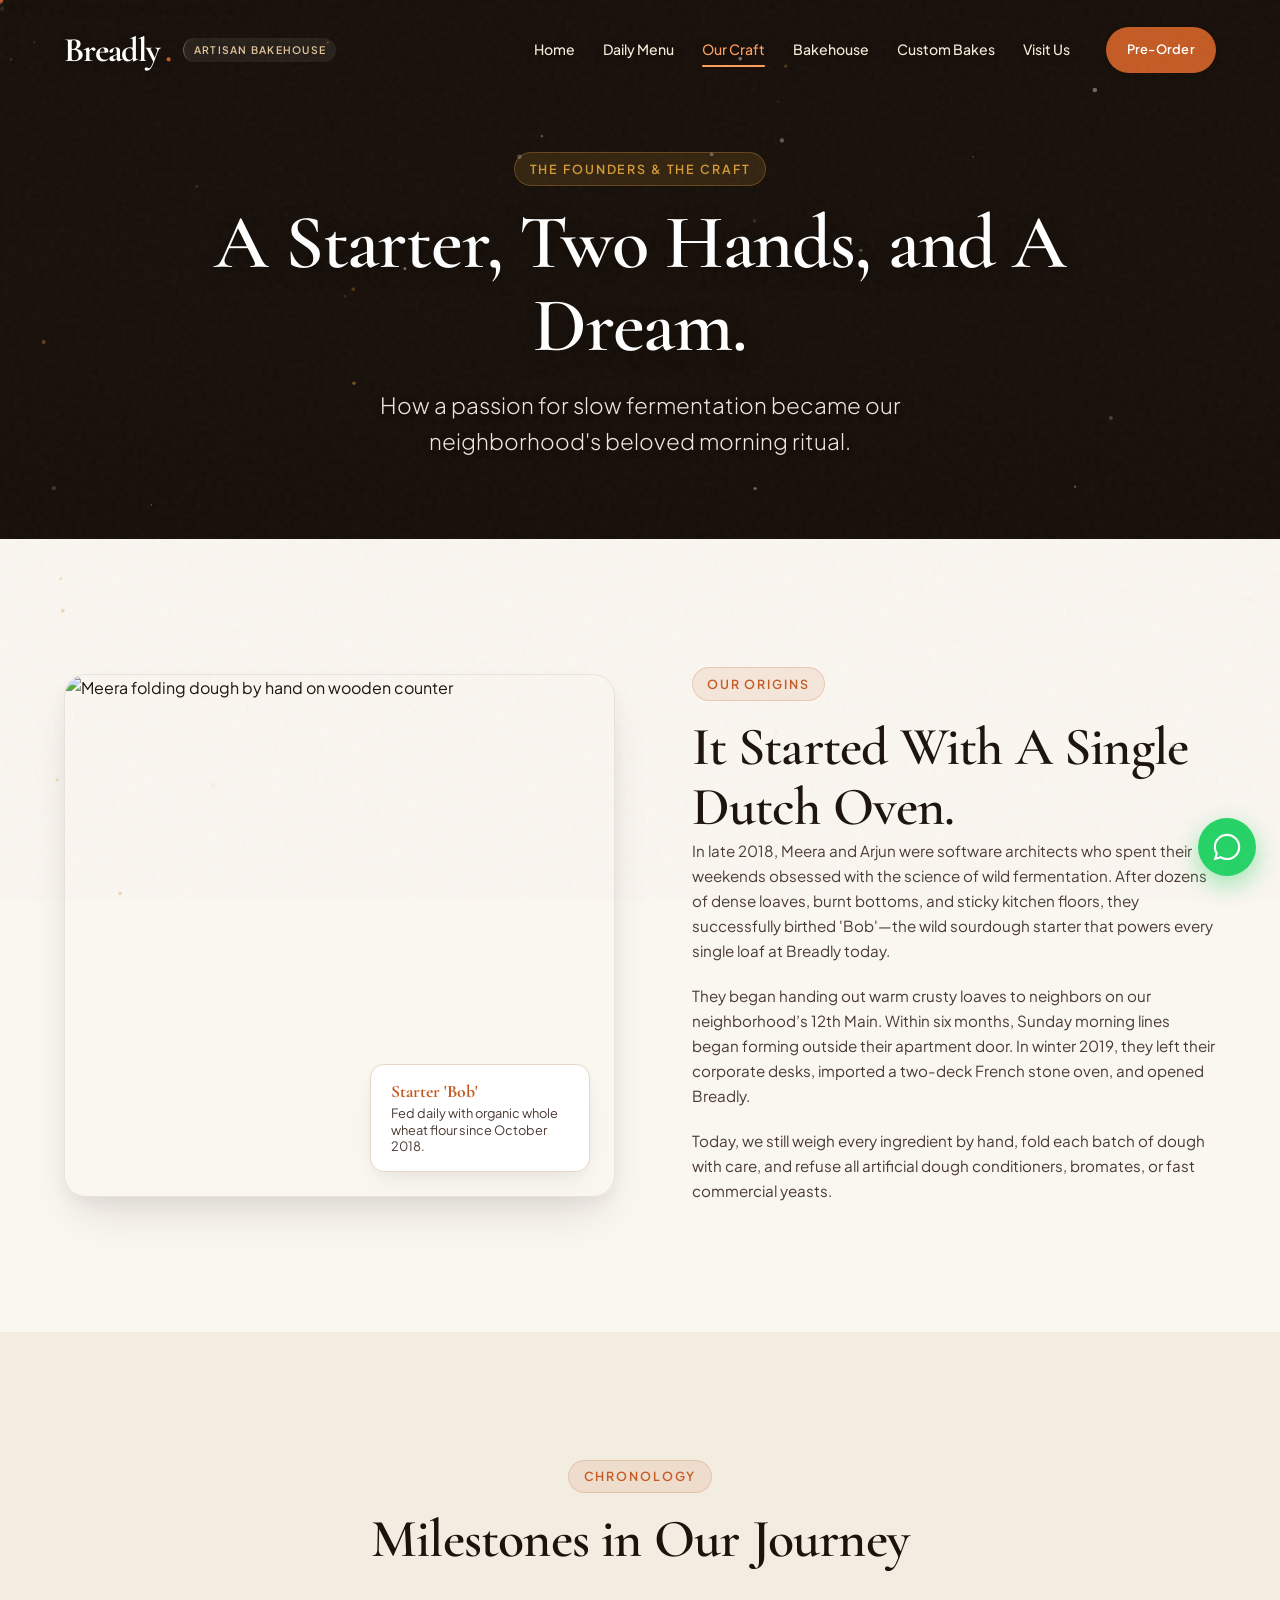
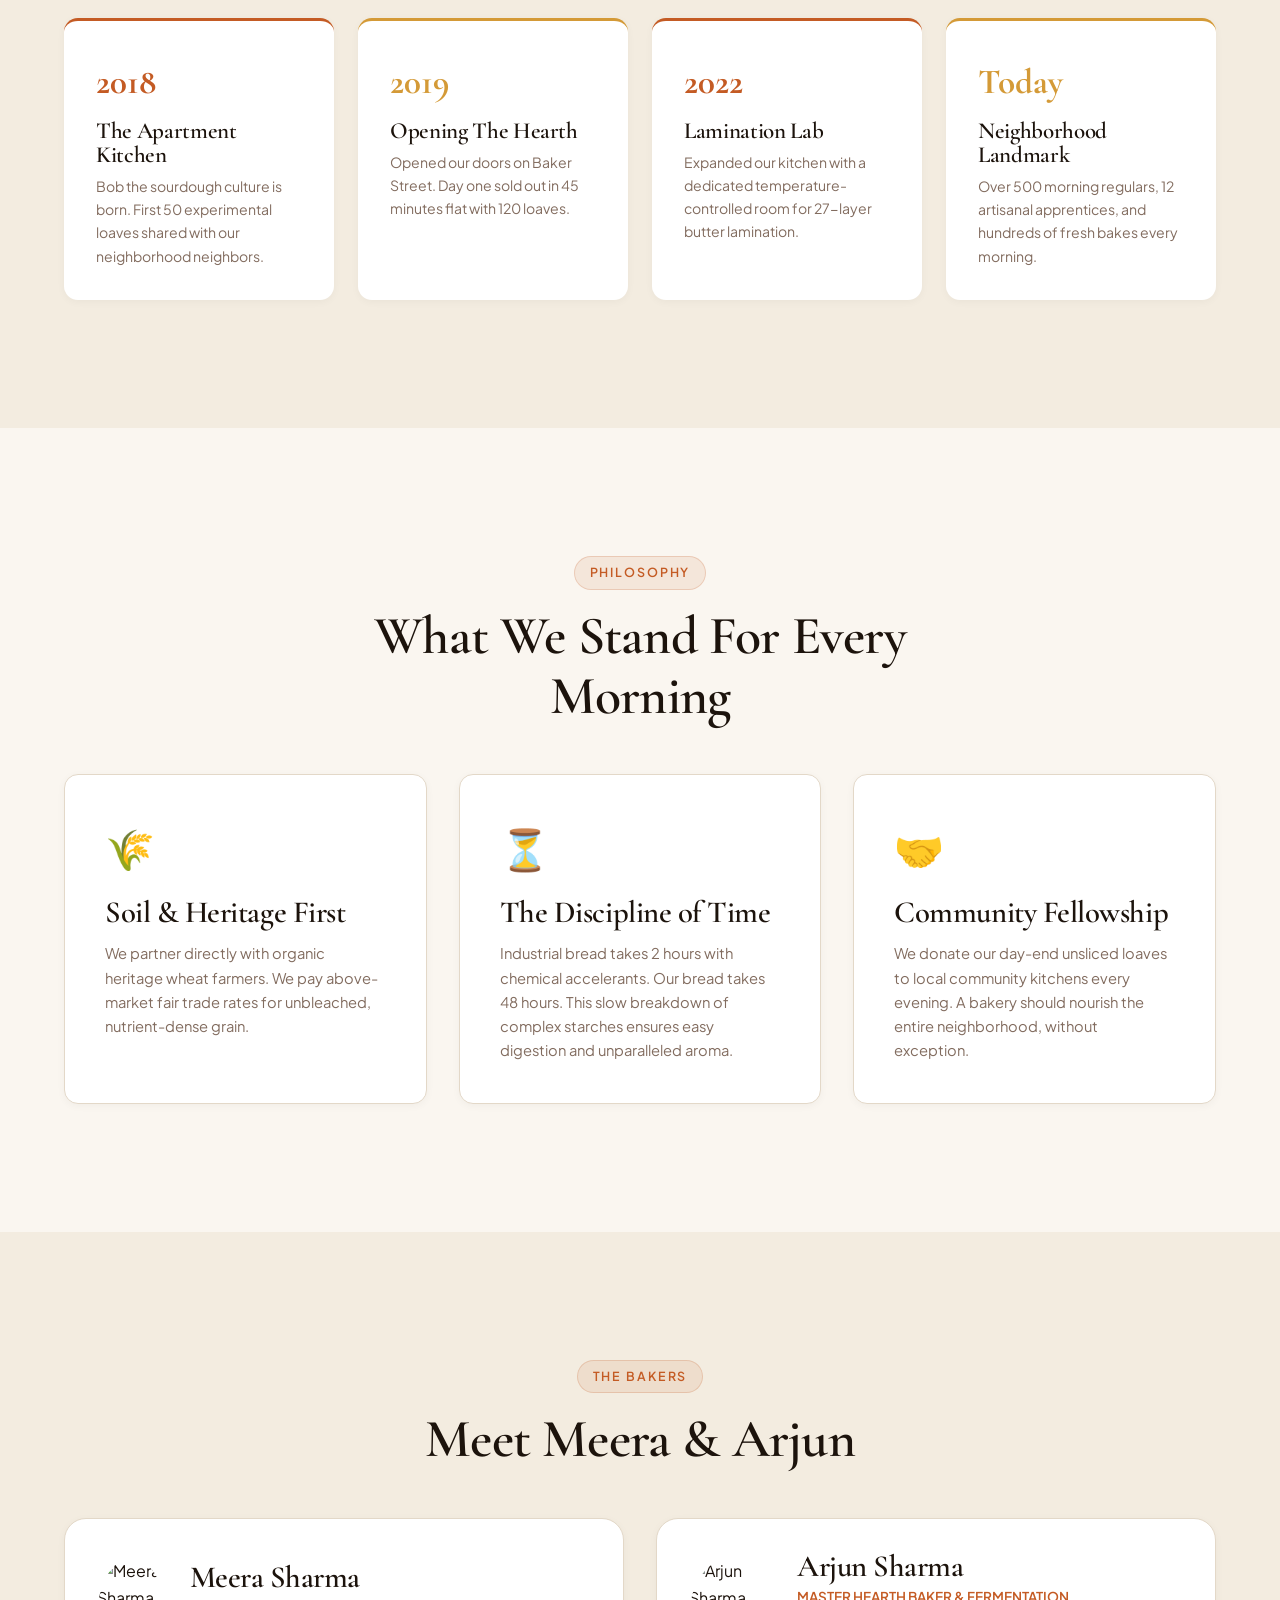
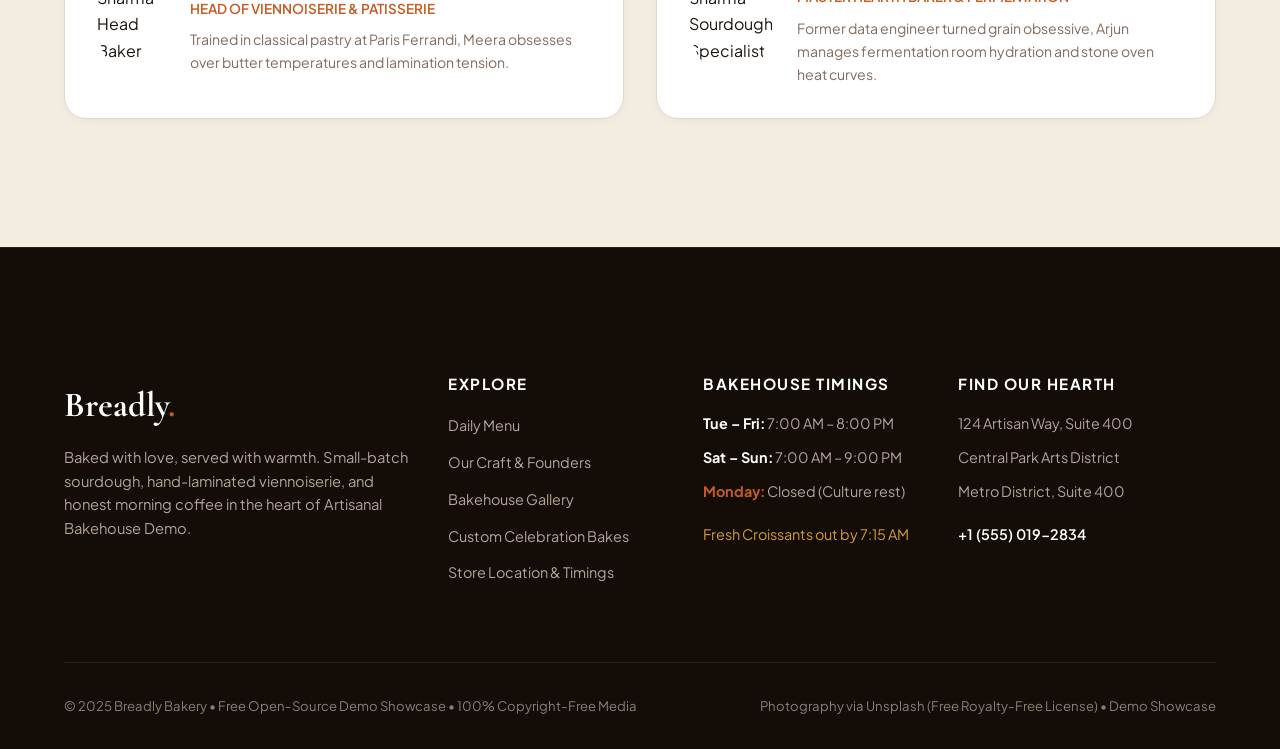
==== commit b19a78c9: "feat: complete mobile optimization, native momentum scrolling, and 3-episode cinema showcase" ====
--- a/about.html
+++ b/about.html
@@ -6,6 +6,7 @@
   <title>Our Story & Founders — Breadly Bakery | Artisanal Bakehouse Demo</title>
   <meta name="description" content="Meet Meera and Arjun Sharma, founders of Breadly Bakery. Discover our 48-hour slow fermentation process, organic grain sourcing, and bakehouse timeline.">
   <link rel="stylesheet" href="css/style.css">
+  <script src="https://unpkg.com/lenis@1.1.18/dist/lenis.min.js"></script>
   <script src="https://cdnjs.cloudflare.com/ajax/libs/gsap/3.12.2/gsap.min.js" defer></script>
   <script src="https://cdnjs.cloudflare.com/ajax/libs/gsap/3.12.2/ScrollTrigger.min.js" defer></script>
   <script src="js/main.js" defer></script>
@@ -222,5 +223,8 @@
     <svg viewBox="0 0 24 24"><path d="M12.04 2C6.58 2 2.13 6.45 2.13 11.91C2.13 13.66 2.59 15.36 3.45 16.86L2.05 22L7.3 20.62C8.75 21.41 10.38 21.83 12.04 21.83C17.5 21.83 21.95 17.38 21.95 11.92C21.95 6.46 17.5 2 12.04 2M12.05 3.67C16.58 3.67 20.28 7.37 20.28 11.92C20.28 16.46 16.58 20.17 12.05 20.17C10.51 20.17 9.04 19.75 7.77 18.99L7.46 18.81L4.35 19.63L5.19 16.6L4.99 16.29C4.16 14.97 3.72 13.47 3.72 11.91C3.72 7.37 7.42 3.67 12.05 3.67Z"/></svg>
   </a>
 
+  <!-- Organic Flour Dust Particles Canvas -->
+  <canvas id="flourCanvas"></canvas>
+
 </body>
 </html>
--- a/css/style.css
+++ b/css/style.css
@@ -89,10 +89,10 @@
   letter-spacing: -0.015em;
 }
 
-h1 { font-size: clamp(2.75rem, 6.5vw, 5.25rem); font-weight: 600; }
-h2 { font-size: clamp(2.2rem, 4.5vw, 3.75rem); }
-h3 { font-size: clamp(1.4rem, 2.5vw, 2.1rem); }
-h4 { font-size: clamp(1.15rem, 1.8vw, 1.5rem); }
+h1 { font-size: clamp(2.2rem, 6vw, 5.25rem); font-weight: 600; line-height: 1.08; }
+h2 { font-size: clamp(1.8rem, 4.2vw, 3.6rem); line-height: 1.12; }
+h3 { font-size: clamp(1.28rem, 2.4vw, 2rem); }
+h4 { font-size: clamp(1.08rem, 1.8vw, 1.45rem); }
 
 p {
   margin-bottom: 1.25rem;
@@ -173,6 +173,8 @@
   letter-spacing: 0.02em;
   border: 1px solid transparent;
   text-decoration: none;
+  touch-action: manipulation;
+  min-height: 46px;
 }
 .btn-primary {
   background-color: var(--color-accent);
@@ -382,7 +384,8 @@
   min-height: 48vh;
   padding: clamp(7rem, 10vw, 9rem) 0 3.5rem;
 }
-.hero-img {
+.hero-img,
+.hero-video {
   position: absolute;
   top: 0;
   left: 0;
@@ -395,6 +398,7 @@
   filter: contrast(1.1) brightness(0.85);
   transform: scale(1.02);
   transition: transform 1.5s ease-out;
+  pointer-events: none;
 }
 .hero-overlay {
   position: absolute;
@@ -892,10 +896,12 @@
   border: 1px solid var(--color-border);
   margin-top: 2rem;
 }
-.video-showcase img {
+.video-showcase img,
+.video-showcase video {
   width: 100%;
   height: 100%;
   object-fit: cover;
+  display: block;
 }
 .video-play-btn {
   position: absolute;
@@ -923,6 +929,82 @@
   height: 28px;
   fill: currentColor;
   margin-left: 3px;
+}
+
+/* Video Showcase Playlist Selector */
+.video-playlist-tabs {
+  display: grid;
+  grid-template-columns: 1fr;
+  gap: 1rem;
+  margin-top: 1.5rem;
+}
+@media (min-width: 768px) {
+  .video-playlist-tabs {
+    grid-template-columns: repeat(3, 1fr);
+  }
+}
+.video-tab-card {
+  background: var(--color-surface-card);
+  border: 1px solid var(--color-border);
+  border-radius: var(--radius-md);
+  padding: 1.15rem 1.25rem;
+  text-align: left;
+  cursor: pointer;
+  transition: all var(--transition-fast);
+  position: relative;
+  display: flex;
+  flex-direction: column;
+  gap: 0.35rem;
+}
+.video-tab-card:hover {
+  transform: translateY(-3px);
+  border-color: rgba(212, 154, 55, 0.45);
+  box-shadow: 0 10px 25px -5px rgba(28, 19, 12, 0.1);
+}
+.video-tab-card.is-active {
+  background: linear-gradient(135deg, #1c130c 0%, #2b1c11 100%);
+  border-color: var(--color-accent-warm);
+  box-shadow: 0 12px 30px -8px rgba(212, 154, 55, 0.3);
+  transform: translateY(-2px);
+}
+.video-tab-card-header {
+  display: flex;
+  align-items: center;
+  justify-content: space-between;
+  margin-bottom: 0.25rem;
+}
+.video-tab-pill {
+  font-size: 0.72rem;
+  font-weight: 700;
+  text-transform: uppercase;
+  letter-spacing: 0.08em;
+  padding: 0.2rem 0.55rem;
+  border-radius: var(--radius-pill);
+  background: var(--color-surface-subtle);
+  color: var(--color-muted);
+}
+.video-tab-card.is-active .video-tab-pill {
+  background: rgba(212, 154, 55, 0.25);
+  color: var(--color-accent-warm);
+  border: 1px solid rgba(212, 154, 55, 0.4);
+}
+.video-tab-title {
+  font-family: var(--font-display);
+  font-size: 1.15rem;
+  font-weight: 700;
+  color: var(--color-text);
+  line-height: 1.25;
+}
+.video-tab-card.is-active .video-tab-title {
+  color: #ffffff;
+}
+.video-tab-desc {
+  font-size: 0.82rem;
+  color: var(--color-text-subtle);
+  line-height: 1.4;
+}
+.video-tab-card.is-active .video-tab-desc {
+  color: #d6c6b8;
 }
 
 /* ===================================================
@@ -1159,27 +1241,902 @@
   visibility: visible;
 }
 
-/* Mobile Nav Overlay */
+/* Mobile Nav Overlay & Drawer */
 @media (max-width: 899px) {
   .nav-links {
     position: fixed;
     top: 0;
     right: -100%;
-    width: 80%;
-    max-width: 380px;
+    width: 85%;
+    max-width: 340px;
     height: 100vh;
-    background-color: var(--color-surface);
+    height: 100dvh;
+    background-color: #faf6f0;
+    flex-direction: column;
+    justify-content: flex-start;
+    padding: 6rem 2rem 3rem;
+    box-shadow: -15px 0 45px rgba(28, 19, 12, 0.35);
+    transition: right 0.4s cubic-bezier(0.16, 1, 0.3, 1);
+    z-index: 1000;
+    overflow-y: auto;
+    -webkit-overflow-scrolling: touch;
+    gap: 0.5rem;
+  }
+  .nav-links.active {
+    right: 0;
+  }
+  .nav-links .nav-link {
+    color: var(--color-text) !important;
+    text-shadow: none !important;
+    font-size: 1.25rem;
+    font-family: var(--font-display);
+    font-weight: 600;
+    padding: 0.75rem 0.5rem;
+    width: 100%;
+    border-bottom: 1px solid rgba(28, 19, 12, 0.06);
+    display: flex;
+    align-items: center;
+    justify-content: space-between;
+  }
+  .nav-links .nav-link.active {
+    color: var(--color-accent) !important;
+  }
+  .nav-links .nav-action {
+    margin: 1.5rem 0 0 0;
+    width: 100%;
+    text-align: center;
+    padding: 0.9rem;
+  }
+  .nav-toggle {
+    display: flex;
     flex-direction: column;
     justify-content: center;
-    padding: 3rem 2rem;
-    box-shadow: -10px 0 30px rgba(0, 0, 0, 0.15);
-    transition: right var(--transition-normal);
-  }
-  .nav-links.active {
-    right: 0;
-  }
-  .nav-toggle {
-    display: block;
-    z-index: 1001;
-  }
-}
+    align-items: center;
+    z-index: 1002;
+    width: 44px;
+    height: 44px;
+    padding: 0;
+    touch-action: manipulation;
+  }
+  .nav-backdrop {
+    position: fixed;
+    inset: 0;
+    background: rgba(18, 11, 6, 0.6);
+    backdrop-filter: blur(4px);
+    -webkit-backdrop-filter: blur(4px);
+    z-index: 999;
+    opacity: 0;
+    pointer-events: none;
+    transition: opacity 0.35s ease;
+  }
+  .nav-backdrop.active {
+    opacity: 1;
+    pointer-events: auto;
+  }
+}
+
+/* ===================================================
+   LENIS SMOOTH SCROLL ENGINE
+   =================================================== */
+html.lenis, html.lenis body {
+  height: auto;
+}
+.lenis.lenis-smooth {
+  scroll-behavior: auto !important;
+}
+.lenis.lenis-smooth [data-lenis-prevent] {
+  overscroll-behavior: contain;
+}
+.lenis.lenis-stopped {
+  overflow: hidden;
+}
+.lenis.lenis-scrolling iframe {
+  pointer-events: none;
+}
+
+/* ===================================================
+   TACTILE 3D CARD HOVER & SPECULAR GLARE
+   =================================================== */
+.card, .testimonial-card, .value-card, .story-card {
+  position: relative;
+  transition: transform 0.45s cubic-bezier(0.16, 1, 0.3, 1), box-shadow 0.45s cubic-bezier(0.16, 1, 0.3, 1), border-color 0.35s ease;
+  transform-style: preserve-3d;
+  will-change: transform;
+}
+.card:hover {
+  transform: translateY(-8px) scale(1.015);
+  box-shadow: 0 24px 50px -12px rgba(28, 19, 12, 0.18), 0 0 0 1px rgba(212, 154, 55, 0.35);
+  border-color: rgba(212, 154, 55, 0.4);
+}
+.card-img-wrapper {
+  overflow: hidden;
+  position: relative;
+}
+.card-img-wrapper img {
+  transition: transform 0.9s cubic-bezier(0.16, 1, 0.3, 1), filter 0.6s ease;
+}
+.card:hover .card-img-wrapper img {
+  transform: scale(1.08);
+  filter: contrast(1.06) saturate(1.08);
+}
+/* Dynamic Specular Spotlight Highlight */
+.card::before {
+  content: '';
+  position: absolute;
+  inset: 0;
+  border-radius: inherit;
+  background: radial-gradient(circle at var(--mouse-x, 50%) var(--mouse-y, 50%), rgba(212, 154, 55, 0.14), transparent 65%);
+  opacity: 0;
+  transition: opacity 0.35s ease;
+  pointer-events: none;
+  z-index: 2;
+}
+.card:hover::before {
+  opacity: 1;
+}
+
+/* ===================================================
+   IN-PAGE CINEMATIC VIDEO MODAL THEATER
+   =================================================== */
+.video-modal {
+  position: fixed;
+  inset: 0;
+  width: 100vw;
+  height: 100vh;
+  background: rgba(14, 9, 5, 0.92);
+  backdrop-filter: blur(14px);
+  -webkit-backdrop-filter: blur(14px);
+  z-index: 100000;
+  display: flex;
+  align-items: center;
+  justify-content: center;
+  opacity: 0;
+  pointer-events: none;
+  transition: opacity 0.4s cubic-bezier(0.16, 1, 0.3, 1);
+  padding: 1.5rem;
+}
+.video-modal.is-active {
+  opacity: 1;
+  pointer-events: auto;
+}
+.video-modal-content {
+  position: relative;
+  width: 100%;
+  max-width: 1060px;
+  aspect-ratio: 16 / 9;
+  background: #000000;
+  border-radius: var(--radius-lg);
+  overflow: hidden;
+  box-shadow: 0 35px 90px rgba(0, 0, 0, 0.85), 0 0 0 1px rgba(212, 154, 55, 0.35);
+  transform: scale(0.92) translateY(20px);
+  transition: transform 0.45s cubic-bezier(0.16, 1, 0.3, 1);
+}
+.video-modal.is-active .video-modal-content {
+  transform: scale(1) translateY(0);
+}
+.video-modal-close {
+  position: absolute;
+  top: 1.5rem;
+  right: 2rem;
+  width: 48px;
+  height: 48px;
+  background: rgba(255, 255, 255, 0.12);
+  border: 1px solid rgba(255, 255, 255, 0.25);
+  border-radius: 50%;
+  color: #ffffff;
+  font-size: 1.5rem;
+  line-height: 1;
+  display: flex;
+  align-items: center;
+  justify-content: center;
+  cursor: pointer;
+  transition: background 0.25s, transform 0.25s;
+  z-index: 100001;
+}
+.video-modal-close:hover {
+  background: var(--color-accent);
+  transform: rotate(90deg) scale(1.08);
+}
+.video-modal-iframe {
+  width: 100%;
+  height: 100%;
+  border: 0;
+  display: block;
+}
+
+/* Video Badge Pulse Indicator */
+.video-badge-pill {
+  display: inline-flex;
+  align-items: center;
+  gap: 0.55rem;
+  background: rgba(26, 18, 12, 0.78);
+  backdrop-filter: blur(8px);
+  border: 1px solid rgba(212, 154, 55, 0.4);
+  padding: 0.4rem 0.95rem;
+  border-radius: var(--radius-pill);
+  color: var(--color-accent-warm);
+  font-size: 0.78rem;
+  font-weight: 600;
+  text-transform: uppercase;
+  letter-spacing: 0.1em;
+  margin-bottom: 1rem;
+}
+.video-pulse-dot {
+  width: 8px;
+  height: 8px;
+  border-radius: 50%;
+  background: #ef4444;
+  position: relative;
+  display: inline-block;
+}
+.video-pulse-dot::after {
+  content: '';
+  position: absolute;
+  inset: -3px;
+  border-radius: 50%;
+  background: rgba(239, 68, 68, 0.55);
+  animation: pulseGlow 1.8s infinite cubic-bezier(0.24, 0, 0.38, 1);
+}
+
+/* ===================================================
+   MAGNETIC CUSTOM CURSOR (Fine Pointer Only)
+   =================================================== */
+@media (pointer: fine) {
+  .custom-cursor {
+    position: fixed;
+    top: 0;
+    left: 0;
+    width: 32px;
+    height: 32px;
+    border: 1.5px solid rgba(196, 91, 36, 0.5);
+    border-radius: 50%;
+    pointer-events: none;
+    z-index: 99999;
+    transform: translate(-50%, -50%);
+    transition: width 0.3s cubic-bezier(0.16, 1, 0.3, 1), 
+                height 0.3s cubic-bezier(0.16, 1, 0.3, 1), 
+                background-color 0.3s ease, 
+                border-color 0.3s ease;
+    mix-blend-mode: multiply;
+  }
+  .custom-cursor-dot {
+    position: fixed;
+    top: 0;
+    left: 0;
+    width: 6px;
+    height: 6px;
+    background-color: var(--color-accent);
+    border-radius: 50%;
+    pointer-events: none;
+    z-index: 100000;
+    transform: translate(-50%, -50%);
+  }
+  .custom-cursor.is-hovering {
+    width: 58px;
+    height: 58px;
+    background-color: rgba(196, 91, 36, 0.12);
+    border-color: var(--color-accent);
+  }
+  .custom-cursor.is-video {
+    width: 76px;
+    height: 76px;
+    background-color: rgba(212, 154, 55, 0.22);
+    border-color: var(--color-accent-warm);
+  }
+}
+
+/* ===================================================
+   INTERACTIVE RESERVE BAG PILL
+   =================================================== */
+.bag-pill {
+  position: fixed;
+  bottom: 96px;
+  right: 24px;
+  background: #1a1108;
+  color: #f7ecd9;
+  border: 1px solid rgba(212, 154, 55, 0.45);
+  border-radius: var(--radius-pill);
+  padding: 0.7rem 1.35rem;
+  display: flex;
+  align-items: center;
+  gap: 0.75rem;
+  font-size: 0.88rem;
+  font-weight: 600;
+  box-shadow: 0 12px 35px rgba(0, 0, 0, 0.3);
+  z-index: 998;
+  cursor: pointer;
+  transition: transform 0.35s cubic-bezier(0.16, 1, 0.3, 1), box-shadow 0.3s ease, opacity 0.35s ease;
+  opacity: 0;
+  transform: translateY(20px);
+  pointer-events: none;
+  text-decoration: none;
+}
+.bag-pill.is-visible {
+  opacity: 1;
+  transform: translateY(0);
+  pointer-events: auto;
+}
+.bag-pill:hover {
+  transform: translateY(-3px) scale(1.02);
+  border-color: var(--color-accent-warm);
+  box-shadow: 0 16px 40px rgba(0, 0, 0, 0.4);
+  color: #ffffff;
+}
+.bag-pill-badge {
+  background: var(--color-accent);
+  color: #ffffff;
+  font-size: 0.74rem;
+  padding: 0.18rem 0.55rem;
+  border-radius: var(--radius-pill);
+  font-weight: 700;
+}
+
+/* ===================================================
+   INTERACTIVE BEFORE / AFTER OVEN RISE SLIDER
+   =================================================== */
+.compare-container {
+  position: relative;
+  width: 100%;
+  max-width: 1080px;
+  margin: 3rem auto 0;
+  border-radius: var(--radius-lg);
+  overflow: hidden;
+  box-shadow: 0 25px 60px -15px rgba(28, 19, 12, 0.25);
+  border: 1px solid rgba(212, 154, 55, 0.35);
+  user-select: none;
+  aspect-ratio: 16 / 9;
+  background-color: #1a1108;
+}
+@media (min-width: 900px) {
+  .compare-container {
+    aspect-ratio: 21 / 10;
+  }
+}
+.compare-img-after {
+  position: absolute;
+  inset: 0;
+  width: 100%;
+  height: 100%;
+  object-fit: cover;
+  display: block;
+}
+.compare-img-before-wrapper {
+  position: absolute;
+  top: 0;
+  left: 0;
+  width: 100%;
+  height: 100%;
+  overflow: hidden;
+  clip-path: polygon(0 0, var(--slider-pos, 50%) 0, var(--slider-pos, 50%) 100%, 0 100%);
+  -webkit-clip-path: polygon(0 0, var(--slider-pos, 50%) 0, var(--slider-pos, 50%) 100%, 0 100%);
+  will-change: clip-path;
+}
+.compare-img-before {
+  position: absolute;
+  top: 0;
+  left: 0;
+  width: 100%;
+  height: 100%;
+  object-fit: cover;
+  display: block;
+  filter: contrast(1.05) saturate(0.92);
+}
+.compare-handle-line {
+  position: absolute;
+  top: 0;
+  bottom: 0;
+  left: var(--slider-pos, 50%);
+  width: 2px;
+  background: rgba(255, 255, 255, 0.9);
+  box-shadow: 0 0 12px rgba(212, 154, 55, 0.8), 0 0 3px rgba(0, 0, 0, 0.5);
+  pointer-events: none;
+  z-index: 10;
+  transform: translateX(-50%);
+}
+.compare-handle-btn {
+  position: absolute;
+  top: 50%;
+  left: 50%;
+  transform: translate(-50%, -50%);
+  width: 52px;
+  height: 52px;
+  border-radius: 50%;
+  background: #1a1108;
+  border: 2px solid var(--color-accent-warm);
+  color: #ffffff;
+  display: flex;
+  align-items: center;
+  justify-content: center;
+  box-shadow: 0 8px 24px rgba(0, 0, 0, 0.5), 0 0 15px rgba(212, 154, 55, 0.5);
+  cursor: ew-resize;
+  pointer-events: auto;
+  font-size: 1.1rem;
+  transition: transform 0.2s ease, border-color 0.2s ease;
+}
+.compare-handle-btn:hover {
+  transform: translate(-50%, -50%) scale(1.1);
+  border-color: #ffffff;
+}
+.compare-badge {
+  position: absolute;
+  padding: 0.45rem 1rem;
+  border-radius: var(--radius-pill);
+  font-size: 0.82rem;
+  font-weight: 600;
+  text-transform: uppercase;
+  letter-spacing: 0.08em;
+  backdrop-filter: blur(8px);
+  -webkit-backdrop-filter: blur(8px);
+  z-index: 5;
+  pointer-events: none;
+}
+.compare-badge-before {
+  top: 1.25rem;
+  left: 1.25rem;
+  background: rgba(26, 17, 8, 0.75);
+  color: #f7ecd9;
+  border: 1px solid rgba(255, 255, 255, 0.2);
+}
+.compare-badge-after {
+  top: 1.25rem;
+  right: 1.25rem;
+  background: rgba(196, 91, 36, 0.85);
+  color: #ffffff;
+  border: 1px solid rgba(255, 255, 255, 0.3);
+  box-shadow: 0 4px 15px rgba(196, 91, 36, 0.4);
+}
+
+/* ===================================================
+   LIVE 24-HOUR BAKEHOUSE HEARTH TIMELINE
+   =================================================== */
+.hearth-schedule-grid {
+  display: grid;
+  grid-template-columns: 1fr;
+  gap: 1.25rem;
+  margin-top: 2.5rem;
+}
+@media (min-width: 640px) {
+  .hearth-schedule-grid {
+    grid-template-columns: repeat(2, 1fr);
+  }
+}
+@media (min-width: 1024px) {
+  .hearth-schedule-grid {
+    grid-template-columns: repeat(3, 1fr);
+  }
+}
+.schedule-card {
+  background: var(--color-surface-card);
+  border: 1px solid var(--color-border);
+  border-radius: var(--radius-md);
+  padding: 1.75rem 1.5rem;
+  display: flex;
+  flex-direction: column;
+  transition: transform 0.35s cubic-bezier(0.16, 1, 0.3, 1), box-shadow 0.35s ease, border-color 0.3s ease;
+  cursor: pointer;
+  position: relative;
+  overflow: hidden;
+}
+.schedule-card:hover {
+  transform: translateY(-6px);
+  box-shadow: 0 16px 36px -10px rgba(28, 19, 12, 0.12);
+  border-color: rgba(212, 154, 55, 0.4);
+}
+.schedule-card.is-active {
+  background: linear-gradient(135deg, #1c130c 0%, #2e1d11 100%);
+  color: #ffffff;
+  border-color: var(--color-accent-warm);
+  box-shadow: 0 20px 45px -10px rgba(212, 154, 55, 0.25);
+  transform: translateY(-4px) scale(1.02);
+}
+.schedule-card.is-active h3, .schedule-card.is-active h4 {
+  color: #ffffff;
+}
+.schedule-card.is-active p {
+  color: #d6c6b8;
+}
+.schedule-header {
+  display: flex;
+  justify-content: space-between;
+  align-items: center;
+  margin-bottom: 1rem;
+}
+.schedule-time {
+  font-family: var(--font-display);
+  font-size: 1.35rem;
+  font-weight: 700;
+  color: var(--color-accent);
+}
+.schedule-card.is-active .schedule-time {
+  color: var(--color-accent-warm);
+}
+.schedule-status {
+  font-size: 0.74rem;
+  font-weight: 700;
+  text-transform: uppercase;
+  letter-spacing: 0.08em;
+  padding: 0.25rem 0.65rem;
+  border-radius: var(--radius-pill);
+  background: var(--color-surface-subtle);
+  color: var(--color-muted);
+}
+.schedule-card.is-active .schedule-status {
+  background: rgba(16, 185, 129, 0.2);
+  color: #34d399;
+  border: 1px solid rgba(52, 211, 153, 0.4);
+  display: inline-flex;
+  align-items: center;
+  gap: 0.4rem;
+}
+.schedule-step-name {
+  font-size: 1.25rem;
+  margin-bottom: 0.45rem;
+  font-family: var(--font-display);
+  font-weight: 600;
+}
+.schedule-desc {
+  font-size: 0.88rem;
+  line-height: 1.5;
+  color: var(--color-text-subtle);
+  margin-bottom: 1.25rem;
+}
+.schedule-pastry-tag {
+  margin-top: auto;
+  font-size: 0.78rem;
+  color: var(--color-accent);
+  font-weight: 600;
+  display: inline-flex;
+  align-items: center;
+  gap: 0.35rem;
+}
+.schedule-card.is-active .schedule-pastry-tag {
+  color: var(--color-accent-warm);
+}
+
+/* ===================================================
+   SENSORY METRICS ON PRODUCT CARDS
+   =================================================== */
+.card-sensory-row {
+  display: flex;
+  flex-wrap: wrap;
+  gap: 0.35rem;
+  margin: 0.75rem 0 1rem;
+}
+.sensory-pill {
+  font-size: 0.72rem;
+  font-weight: 600;
+  padding: 0.2rem 0.6rem;
+  border-radius: var(--radius-pill);
+  background: var(--color-surface);
+  border: 1px solid var(--color-border);
+  color: var(--color-text-subtle);
+  letter-spacing: 0.02em;
+  transition: all 0.25s ease;
+}
+.card:hover .sensory-pill {
+  background: #ffffff;
+  border-color: rgba(212, 154, 55, 0.4);
+  color: var(--color-text);
+  box-shadow: 0 2px 6px rgba(28, 19, 12, 0.05);
+}
+
+/* ===================================================
+   FLOUR DUST CANVAS (Organic Micro-Particles)
+   =================================================== */
+#flourCanvas {
+  position: fixed;
+  inset: 0;
+  width: 100vw;
+  height: 100vh;
+  pointer-events: none;
+  z-index: 99998;
+  opacity: 0.65;
+}
+
+/* ===================================================
+   COMPREHENSIVE MOBILE OPTIMIZATIONS (360px - 768px)
+   =================================================== */
+
+/* Safe horizontal overflow protection & Native Touch Momentum */
+html {
+  -webkit-tap-highlight-color: transparent;
+}
+@media (max-width: 899px) {
+  html {
+    scroll-behavior: auto !important; /* Restores 100% natural, fast mobile momentum fling */
+  }
+}
+
+body {
+  max-width: 100vw;
+  overflow-x: hidden;
+  -webkit-overflow-scrolling: touch;
+}
+
+/* Eliminate iOS Safari Form Auto-Zoom */
+.form-control,
+input,
+select,
+textarea {
+  font-size: 16px !important; /* Prevents iOS auto-zoom on input tap */
+}
+
+/* Disable Custom Cursor & Desktop-Only Glare on Touchscreens */
+@media (hover: none) and (pointer: coarse) {
+  .custom-cursor,
+  .custom-cursor-dot {
+    display: none !important;
+  }
+  .card, 
+  .testimonial-card, 
+  .value-card, 
+  .story-card,
+  .schedule-card {
+    transform: none !important;
+  }
+  .card::before {
+    display: none !important;
+  }
+}
+
+/* Small Smartphone Breakpoints (<= 640px) */
+@media (max-width: 640px) {
+  /* Container Padding */
+  .container {
+    padding-left: 1.15rem;
+    padding-right: 1.15rem;
+  }
+
+  /* Section Spacing on Small Screens */
+  .py-section {
+    padding-top: clamp(2.5rem, 6vw, 3.5rem);
+    padding-bottom: clamp(2.5rem, 6vw, 3.5rem);
+  }
+  .py-large {
+    padding-top: clamp(3rem, 8vw, 4.5rem);
+    padding-bottom: clamp(3rem, 8vw, 4.5rem);
+  }
+
+  /* Hero Section */
+  .hero {
+    min-height: 90vh;
+    min-height: 90dvh;
+    padding: 6rem 0 5.25rem;
+  }
+  .hero-content {
+    padding: 0.5rem 0.25rem;
+  }
+  .hero-subtitle {
+    font-size: 1rem;
+    margin-bottom: 2rem;
+    line-height: 1.55;
+  }
+  .hero-ctas {
+    flex-direction: column;
+    width: 100%;
+    gap: 0.85rem;
+  }
+  .hero-ctas .btn {
+    width: 100%;
+    min-height: 48px;
+    font-size: 0.92rem;
+  }
+  .hero-live-bar {
+    padding: 0.6rem 0;
+  }
+  .hero-live-bar .container {
+    flex-direction: column;
+    gap: 0.35rem;
+    text-align: center;
+    font-size: 0.74rem;
+  }
+
+  /* Stats Counter Grid: 2x2 on Mobile */
+  .stats-row .grid-4 {
+    grid-template-columns: repeat(2, 1fr) !important;
+    gap: 1.25rem 0.75rem;
+  }
+  .stat-item {
+    padding: 0.5rem;
+  }
+  .stat-num {
+    font-size: 2.15rem !important;
+  }
+  .stat-label {
+    font-size: 0.76rem !important;
+    line-height: 1.35;
+  }
+
+  /* Dough Scoring Comparison Slider */
+  .compare-container {
+    aspect-ratio: 4 / 3 !important;
+    margin-top: 2rem;
+    border-radius: var(--radius-md);
+    touch-action: pan-y;
+  }
+  .compare-handle-btn {
+    width: 44px;
+    height: 44px;
+    font-size: 0.95rem;
+    touch-action: none;
+  }
+  .compare-badge {
+    font-size: 0.64rem;
+    padding: 0.25rem 0.55rem;
+    top: 0.65rem;
+    letter-spacing: 0.04em;
+  }
+  .compare-badge-before {
+    left: 0.65rem;
+  }
+  .compare-badge-after {
+    right: 0.65rem;
+  }
+
+  /* Video Cinema Hub */
+  .video-showcase {
+    border-radius: var(--radius-md);
+    margin-top: 1.5rem;
+  }
+  .video-play-btn {
+    width: 58px;
+    height: 58px;
+  }
+  .video-play-btn svg {
+    width: 22px;
+    height: 22px;
+  }
+  .video-playlist-tabs {
+    gap: 0.65rem;
+    margin-top: 1.25rem;
+  }
+  .video-tab-card {
+    padding: 0.95rem 1rem;
+    border-radius: var(--radius-md);
+  }
+  .video-tab-title {
+    font-size: 1.05rem;
+  }
+  .video-tab-desc {
+    font-size: 0.78rem;
+  }
+
+  /* 24-Hour Hearth Schedule */
+  .hearth-schedule-grid {
+    grid-template-columns: 1fr !important;
+    gap: 1rem;
+    margin-top: 1.75rem;
+  }
+  .schedule-card {
+    padding: 1.25rem 1.15rem;
+  }
+  .schedule-time {
+    font-size: 1.2rem;
+  }
+  .schedule-step-name {
+    font-size: 1.1rem;
+  }
+  .schedule-desc {
+    font-size: 0.82rem;
+    margin-bottom: 0.85rem;
+  }
+
+  /* Product Cards & Sensory Pills */
+  .card-content {
+    padding: 1.15rem;
+  }
+  .card-title {
+    font-size: 1.25rem;
+  }
+  .card-sensory-row {
+    gap: 0.3rem;
+    margin: 0.5rem 0 0.85rem;
+  }
+  .sensory-pill {
+    font-size: 0.66rem;
+    padding: 0.18rem 0.48rem;
+  }
+  .card-price {
+    font-size: 1.3rem;
+  }
+  .card-action-btn {
+    padding: 0.55rem 1.1rem;
+    min-height: 42px;
+  }
+
+  /* Docked Floating Actions: WhatsApp on Right, Reserve Bag on Left */
+  .wa-float {
+    bottom: 16px;
+    right: 16px;
+    width: 48px;
+    height: 48px;
+    z-index: 1000;
+  }
+  .wa-float svg {
+    width: 26px;
+    height: 26px;
+  }
+  .bag-pill {
+    bottom: 16px;
+    left: 16px;
+    right: auto;
+    padding: 0.55rem 0.95rem;
+    font-size: 0.78rem;
+    gap: 0.45rem;
+    z-index: 999;
+  }
+  .bag-pill-badge {
+    font-size: 0.7rem;
+    padding: 0.15rem 0.45rem;
+  }
+
+  /* Video Modal Fullscreen on Mobile */
+  .video-modal {
+    padding: 0.75rem;
+  }
+  .video-modal-close {
+    top: 12px;
+    right: 12px;
+    width: 40px;
+    height: 40px;
+    font-size: 1.6rem;
+  }
+
+  /* Menu Filter Pills Horizontal Scrolling Row */
+  .menu-filters {
+    justify-content: flex-start;
+    overflow-x: auto;
+    padding: 0.25rem 0.25rem 0.75rem;
+    flex-wrap: nowrap;
+    -webkit-overflow-scrolling: touch;
+    scrollbar-width: none;
+    margin-bottom: 1.5rem;
+    gap: 0.5rem;
+  }
+  .menu-filters::-webkit-scrollbar {
+    display: none;
+  }
+  .filter-btn {
+    white-space: nowrap;
+    flex-shrink: 0;
+    padding: 0.55rem 1.15rem;
+    font-size: 0.84rem;
+    min-height: 42px;
+  }
+
+  /* Gallery Grid on Mobile */
+  .gallery-grid {
+    gap: 0.75rem;
+  }
+  .gallery-item-overlay {
+    opacity: 1;
+    background: linear-gradient(180deg, transparent 45%, rgba(20, 12, 6, 0.75) 100%);
+    font-size: 0.76rem;
+    padding: 0.65rem;
+  }
+
+  /* Form Wrapper on Small Mobile Screens */
+  .form-wrapper {
+    padding: 1.5rem 1.15rem;
+  }
+
+  /* Safe Area Bottom Padding to Clear Docked Floating Buttons */
+  .footer {
+    padding-bottom: calc(5.75rem + env(safe-area-inset-bottom, 0px));
+  }
+}
+
+/* Animated Hamburger to X */
+.nav-toggle.active span:nth-child(1) {
+  transform: translateY(7px) rotate(45deg);
+}
+.nav-toggle.active span:nth-child(2) {
+  opacity: 0;
+  transform: scaleX(0);
+}
+.nav-toggle.active span:nth-child(3) {
+  transform: translateY(-7px) rotate(-45deg);
+}
+
+
+
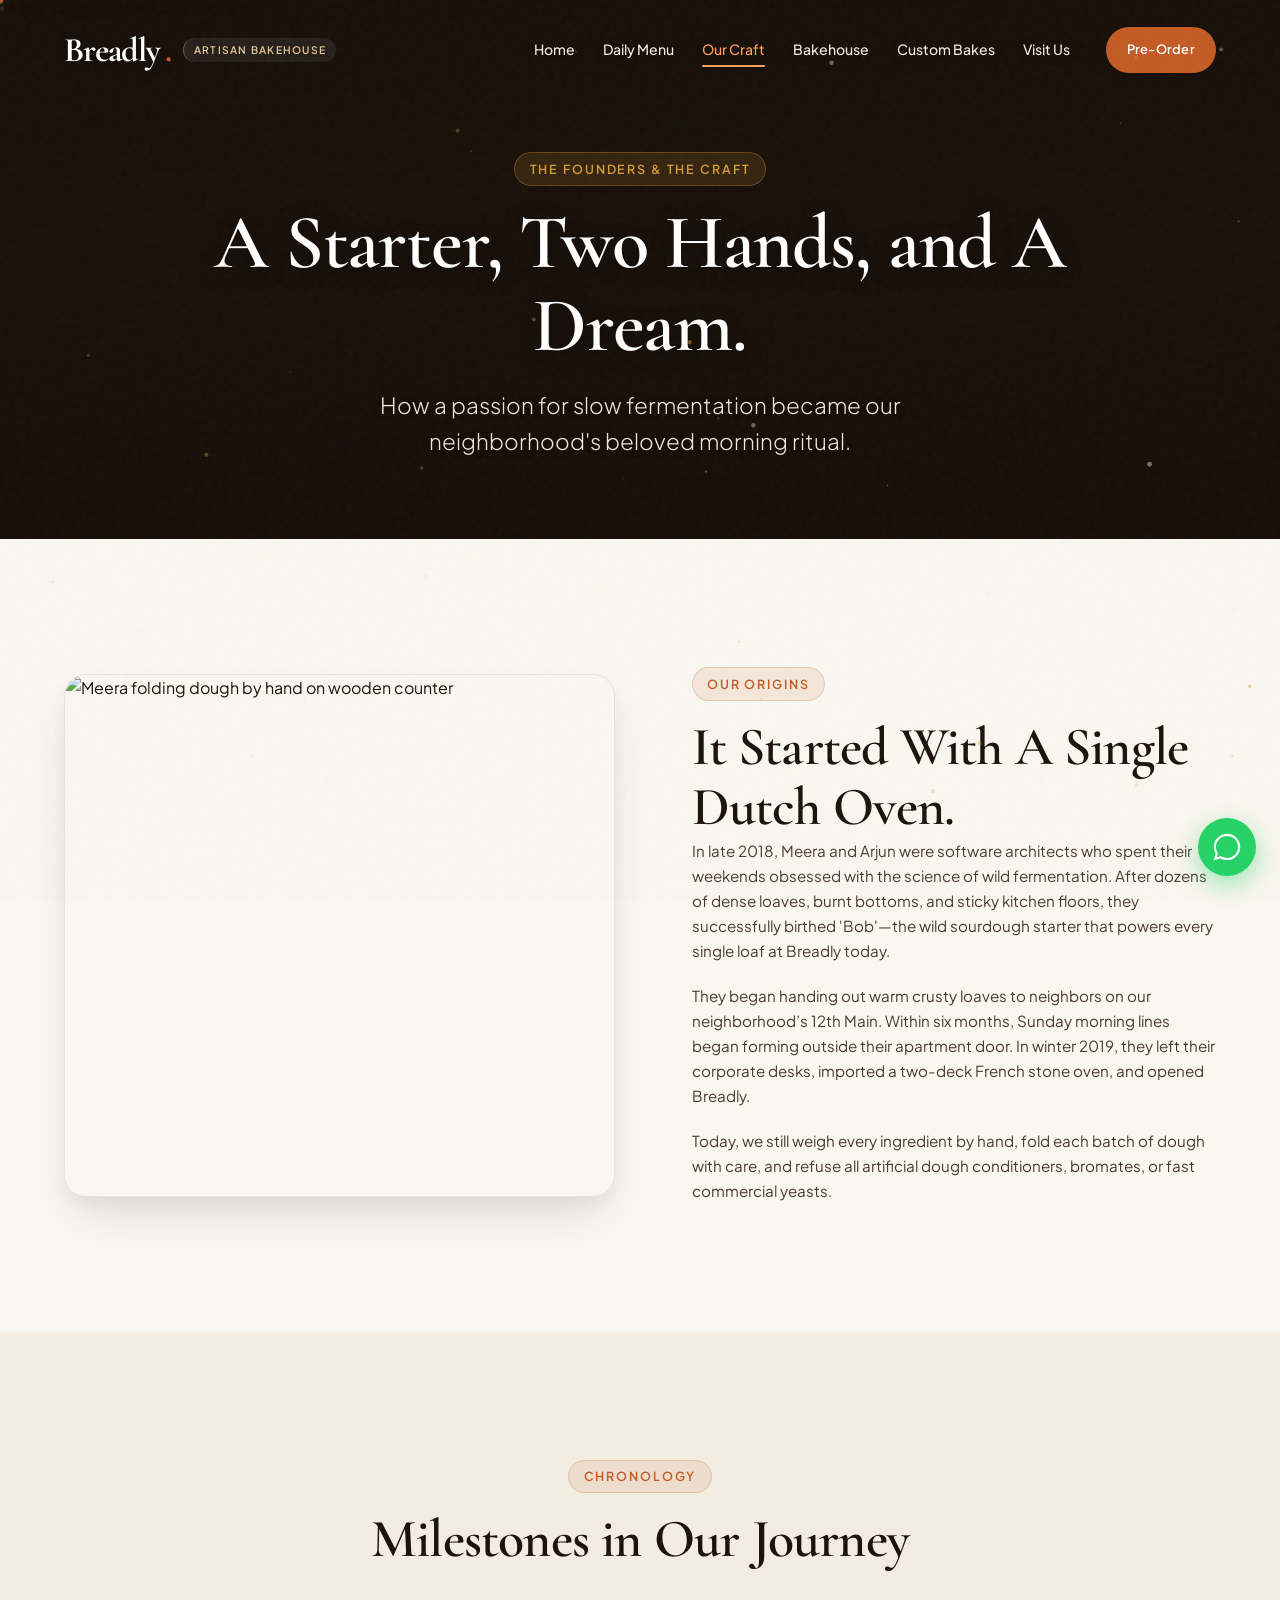
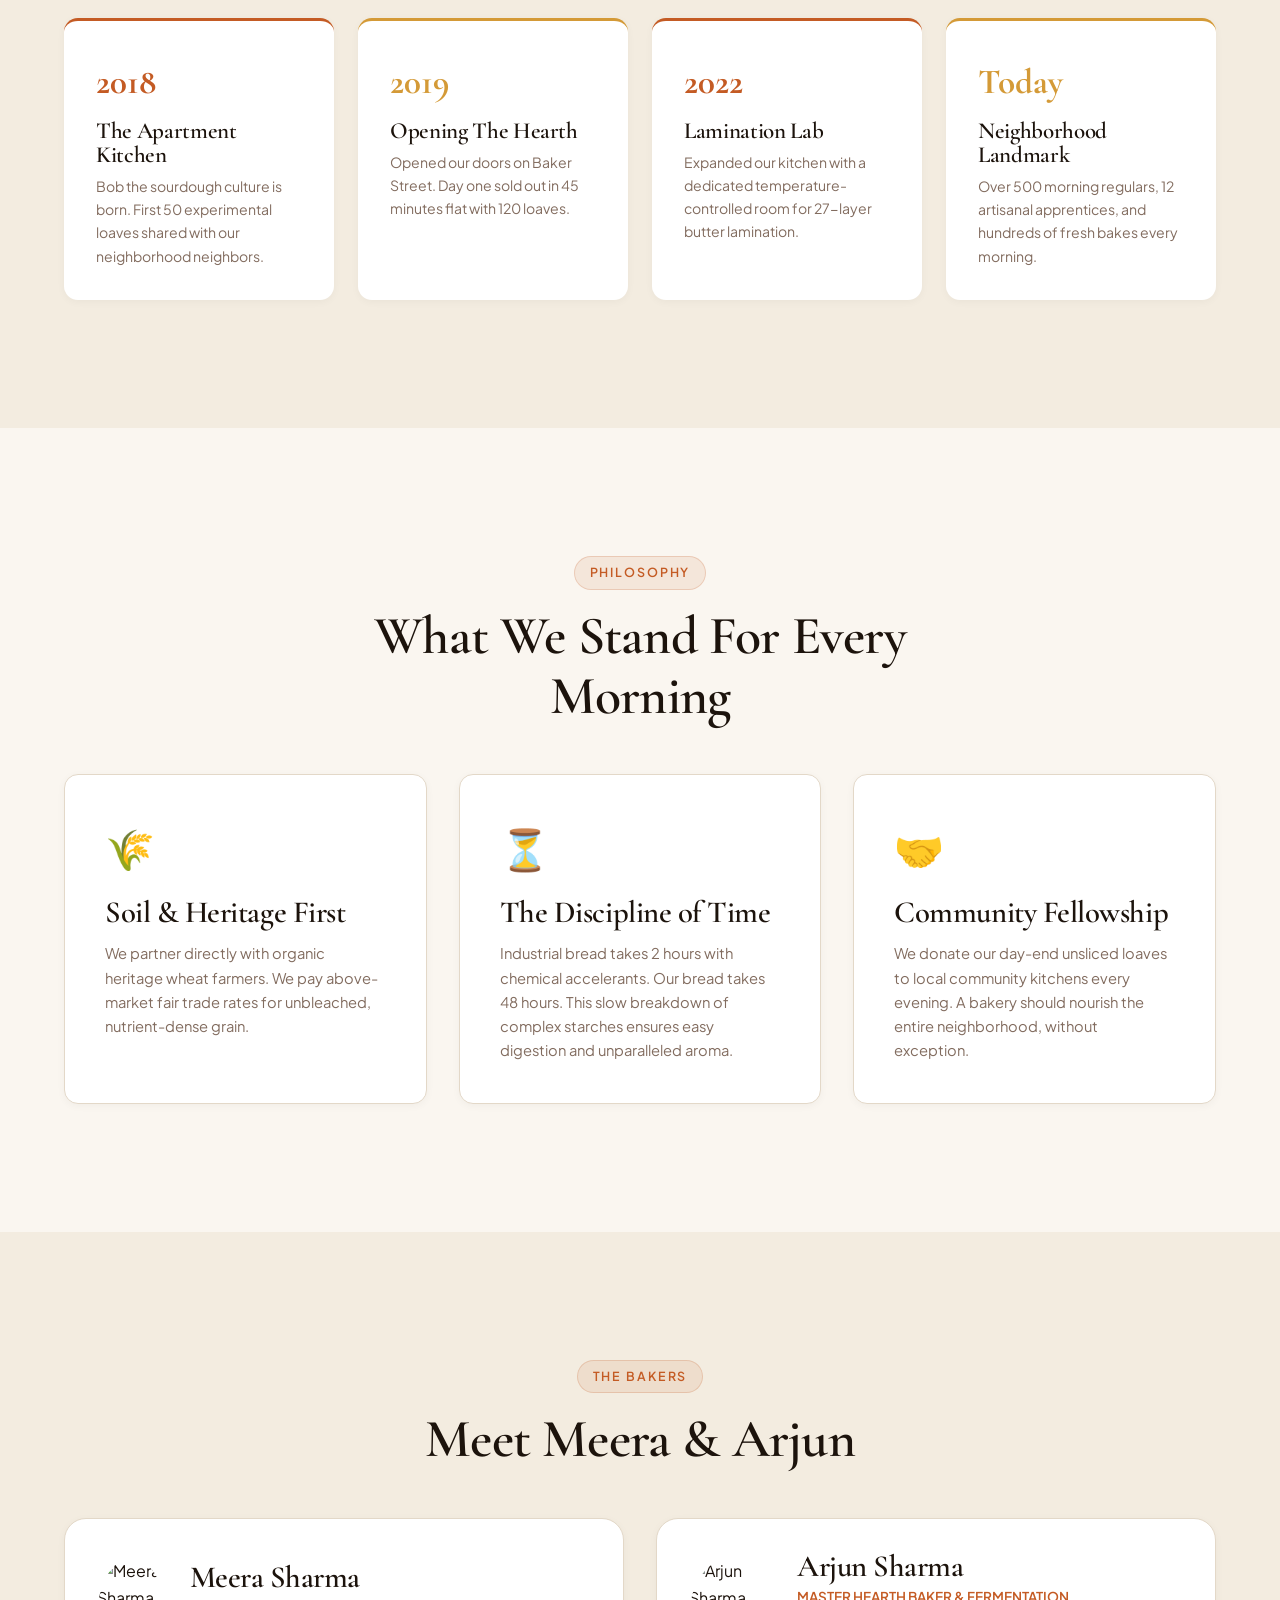
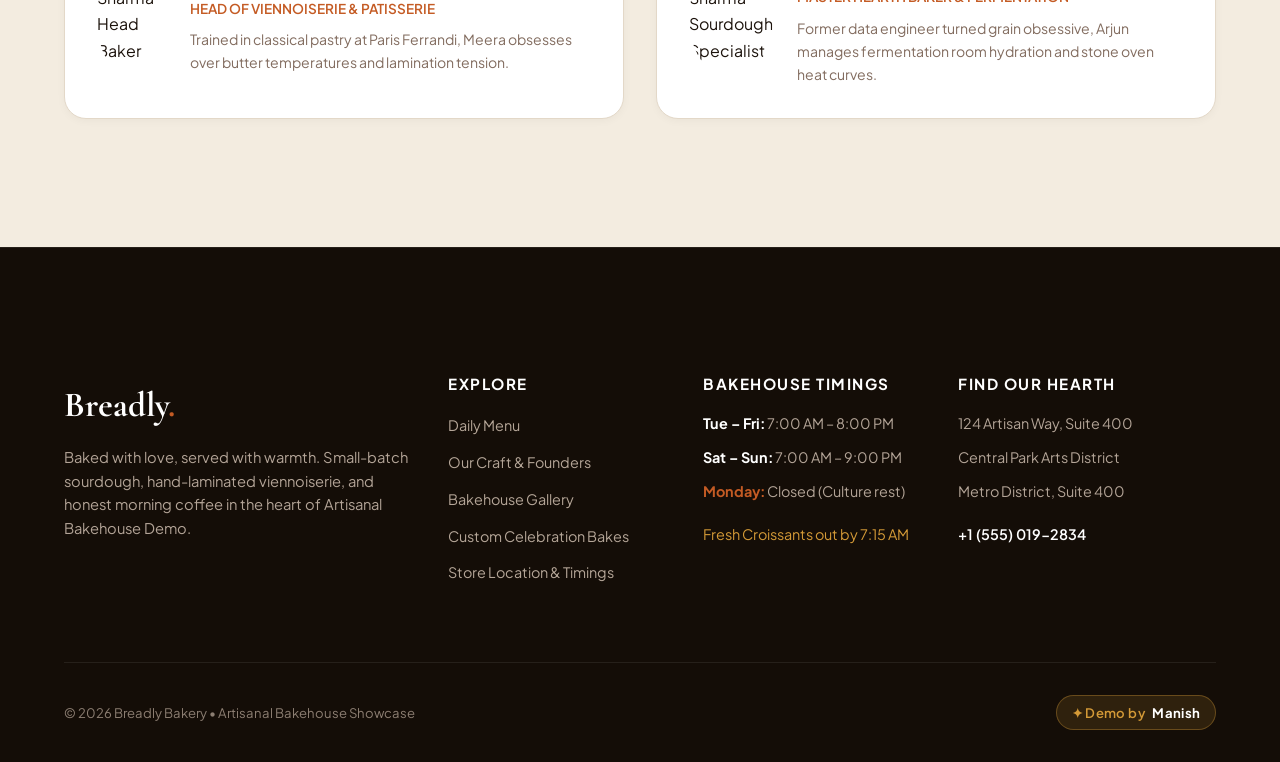
==== commit 6b62be80: "perf(bakery): optimize mobile scroll, play all 3 videos together, add Demo by Manish footer" ====
--- a/about.html
+++ b/about.html
@@ -6,7 +6,7 @@
   <title>Our Story & Founders — Breadly Bakery | Artisanal Bakehouse Demo</title>
   <meta name="description" content="Meet Meera and Arjun Sharma, founders of Breadly Bakery. Discover our 48-hour slow fermentation process, organic grain sourcing, and bakehouse timeline.">
   <link rel="stylesheet" href="css/style.css">
-  <script src="https://unpkg.com/lenis@1.1.18/dist/lenis.min.js"></script>
+  <script src="https://unpkg.com/lenis@1.1.18/dist/lenis.min.js" defer></script>
   <script src="https://cdnjs.cloudflare.com/ajax/libs/gsap/3.12.2/gsap.min.js" defer></script>
   <script src="https://cdnjs.cloudflare.com/ajax/libs/gsap/3.12.2/ScrollTrigger.min.js" defer></script>
   <script src="js/main.js" defer></script>
@@ -213,8 +213,8 @@
         </div>
       </div>
       <div class="footer-bottom">
-        <div>&copy; 2025 Breadly Bakery • Free Open-Source Demo Showcase • 100% Copyright-Free Media</div>
-        <div>Photography via Unsplash (Free Royalty-Free License) • Demo Showcase</div>
+        <div>&copy; 2026 Breadly Bakery • Artisanal Bakehouse Showcase</div>
+        <div class="footer-demo-badge">✦ Demo by <strong>Manish</strong></div>
       </div>
     </div>
   </footer>
--- a/css/style.css
+++ b/css/style.css
@@ -67,17 +67,19 @@
   -webkit-font-smoothing: antialiased;
 }
 
-/* Subtle Film Grain (Delicate 0.03 opacity, never dirty or foggy) */
-body::after {
-  content: "";
-  position: fixed;
-  inset: 0;
-  width: 100vw;
-  height: 100vh;
-  pointer-events: none;
-  z-index: 9999;
-  opacity: 0.035;
-  background-image: url("data:image/svg+xml,%3Csvg viewBox='0 0 200 200' xmlns='http://www.w3.org/2000/svg'%3E%3Cfilter id='noiseFilter'%3E%3CfeTurbulence type='fractalNoise' baseFrequency='0.8' numOctaves='3' stitchTiles='stitch'/%3E%3C/filter%3E%3Crect width='100%25' height='100%25' filter='url(%23noiseFilter)'/%3E%3C/svg%3E");
+/* Subtle Film Grain — Desktop Only (SVG feTurbulence on fixed full-viewport causes severe mobile GPU scroll lag) */
+@media (min-width: 900px) and (hover: hover) and (pointer: fine) {
+  body::after {
+    content: "";
+    position: fixed;
+    inset: 0;
+    width: 100%;
+    height: 100%;
+    pointer-events: none;
+    z-index: 9999;
+    opacity: 0.03;
+    background-image: url("data:image/svg+xml,%3Csvg viewBox='0 0 200 200' xmlns='http://www.w3.org/2000/svg'%3E%3Cfilter id='noiseFilter'%3E%3CfeTurbulence type='fractalNoise' baseFrequency='0.8' numOctaves='2' stitchTiles='stitch'/%3E%3C/filter%3E%3Crect width='100%25' height='100%25' filter='url(%23noiseFilter)'/%3E%3C/svg%3E");
+  }
 }
 
 /* Typography Hierarchy */
@@ -1007,6 +1009,133 @@
   color: #d6c6b8;
 }
 
+/* Simultaneous 3-Video Live Cinema Grid */
+.video-trio-grid {
+  display: grid;
+  grid-template-columns: 1fr;
+  gap: 1.5rem;
+  margin-top: 2rem;
+  text-align: left;
+}
+@media (min-width: 900px) {
+  .video-trio-grid {
+    grid-template-columns: repeat(3, 1fr);
+    gap: 1.5rem;
+  }
+}
+.video-card-item {
+  background: var(--color-surface-card);
+  border: 1px solid var(--color-border);
+  border-radius: var(--radius-lg);
+  overflow: hidden;
+  box-shadow: var(--shadow-md);
+  display: flex;
+  flex-direction: column;
+  transition: transform var(--transition-fast), border-color var(--transition-fast), box-shadow var(--transition-fast);
+}
+.video-card-item:hover {
+  transform: translateY(-4px);
+  border-color: rgba(212, 154, 55, 0.5);
+  box-shadow: var(--shadow-lg);
+}
+.video-card-media {
+  position: relative;
+  aspect-ratio: 16 / 10;
+  background: #140d07;
+  overflow: hidden;
+  cursor: pointer;
+}
+.video-card-media video {
+  width: 100%;
+  height: 100%;
+  object-fit: cover;
+  display: block;
+}
+.video-card-live-tag {
+  position: absolute;
+  top: 0.75rem;
+  left: 0.75rem;
+  background: rgba(20, 13, 7, 0.82);
+  color: var(--color-accent-warm);
+  font-size: 0.7rem;
+  font-weight: 700;
+  text-transform: uppercase;
+  letter-spacing: 0.08em;
+  padding: 0.25rem 0.65rem;
+  border-radius: var(--radius-pill);
+  border: 1px solid rgba(212, 154, 55, 0.35);
+  display: inline-flex;
+  align-items: center;
+  gap: 0.4rem;
+  pointer-events: none;
+  z-index: 2;
+}
+.video-card-live-dot {
+  width: 6px;
+  height: 6px;
+  border-radius: 50%;
+  background: #22c55e;
+  box-shadow: 0 0 6px #22c55e;
+}
+.video-card-expand {
+  position: absolute;
+  bottom: 0.75rem;
+  right: 0.75rem;
+  width: 38px;
+  height: 38px;
+  border-radius: 50%;
+  background: rgba(196, 91, 36, 0.9);
+  border: 1px solid rgba(255, 255, 255, 0.3);
+  color: #ffffff;
+  display: flex;
+  align-items: center;
+  justify-content: center;
+  cursor: pointer;
+  z-index: 2;
+  transition: transform var(--transition-fast), background-color var(--transition-fast);
+  box-shadow: 0 4px 14px rgba(0, 0, 0, 0.35);
+}
+.video-card-expand:hover {
+  transform: scale(1.1);
+  background: var(--color-accent-hover);
+}
+.video-card-expand svg {
+  width: 16px;
+  height: 16px;
+  fill: currentColor;
+  margin-left: 2px;
+}
+.video-card-body {
+  padding: 1.25rem;
+  display: flex;
+  flex-direction: column;
+  gap: 0.35rem;
+  flex: 1;
+}
+.video-card-meta {
+  display: flex;
+  align-items: center;
+  justify-content: space-between;
+  font-size: 0.74rem;
+  font-weight: 700;
+  text-transform: uppercase;
+  letter-spacing: 0.08em;
+  color: var(--color-accent);
+}
+.video-card-title {
+  font-family: var(--font-display);
+  font-size: 1.3rem;
+  font-weight: 700;
+  color: var(--color-text);
+  line-height: 1.25;
+}
+.video-card-desc {
+  font-size: 0.86rem;
+  color: var(--color-text-subtle);
+  line-height: 1.5;
+  margin-bottom: 0;
+}
+
 /* ===================================================
    MENU FILTER TABS
    =================================================== */
@@ -1203,6 +1332,23 @@
   gap: 1rem;
   font-size: 0.82rem;
   color: #8c7e72;
+}
+.footer-demo-badge {
+  display: inline-flex;
+  align-items: center;
+  gap: 0.45rem;
+  padding: 0.35rem 0.9rem;
+  border-radius: var(--radius-pill);
+  background: rgba(212, 154, 55, 0.14);
+  border: 1px solid rgba(212, 154, 55, 0.35);
+  color: var(--color-accent-warm);
+  font-weight: 600;
+  font-size: 0.82rem;
+  letter-spacing: 0.03em;
+}
+.footer-demo-badge strong {
+  color: #ffffff;
+  font-weight: 700;
 }
 
 /* WhatsApp Floating Button */
@@ -1340,8 +1486,12 @@
 .card, .testimonial-card, .value-card, .story-card {
   position: relative;
   transition: transform 0.45s cubic-bezier(0.16, 1, 0.3, 1), box-shadow 0.45s cubic-bezier(0.16, 1, 0.3, 1), border-color 0.35s ease;
-  transform-style: preserve-3d;
-  will-change: transform;
+}
+@media (min-width: 900px) and (hover: hover) and (pointer: fine) {
+  .card, .testimonial-card, .value-card, .story-card {
+    transform-style: preserve-3d;
+    will-change: transform;
+  }
 }
 .card:hover {
   transform: translateY(-8px) scale(1.015);
@@ -1821,17 +1971,22 @@
 }
 
 /* ===================================================
-   FLOUR DUST CANVAS (Organic Micro-Particles)
+   FLOUR DUST CANVAS (Organic Micro-Particles — Desktop Only)
    =================================================== */
 #flourCanvas {
   position: fixed;
   inset: 0;
-  width: 100vw;
-  height: 100vh;
+  width: 100%;
+  height: 100%;
   pointer-events: none;
   z-index: 99998;
   opacity: 0.65;
 }
+@media (max-width: 899px), (hover: none) and (pointer: coarse) {
+  #flourCanvas {
+    display: none !important;
+  }
+}
 
 /* ===================================================
    COMPREHENSIVE MOBILE OPTIMIZATIONS (360px - 768px)
@@ -1844,6 +1999,14 @@
 @media (max-width: 899px) {
   html {
     scroll-behavior: auto !important; /* Restores 100% natural, fast mobile momentum fling */
+  }
+  /* Replace expensive GPU backdrop-filter blurs on repeated elements with solid crisp backgrounds on mobile */
+  .card-tag,
+  .compare-badge,
+  .video-badge-pill,
+  .floating-badge {
+    backdrop-filter: none !important;
+    -webkit-backdrop-filter: none !important;
   }
 }
 
